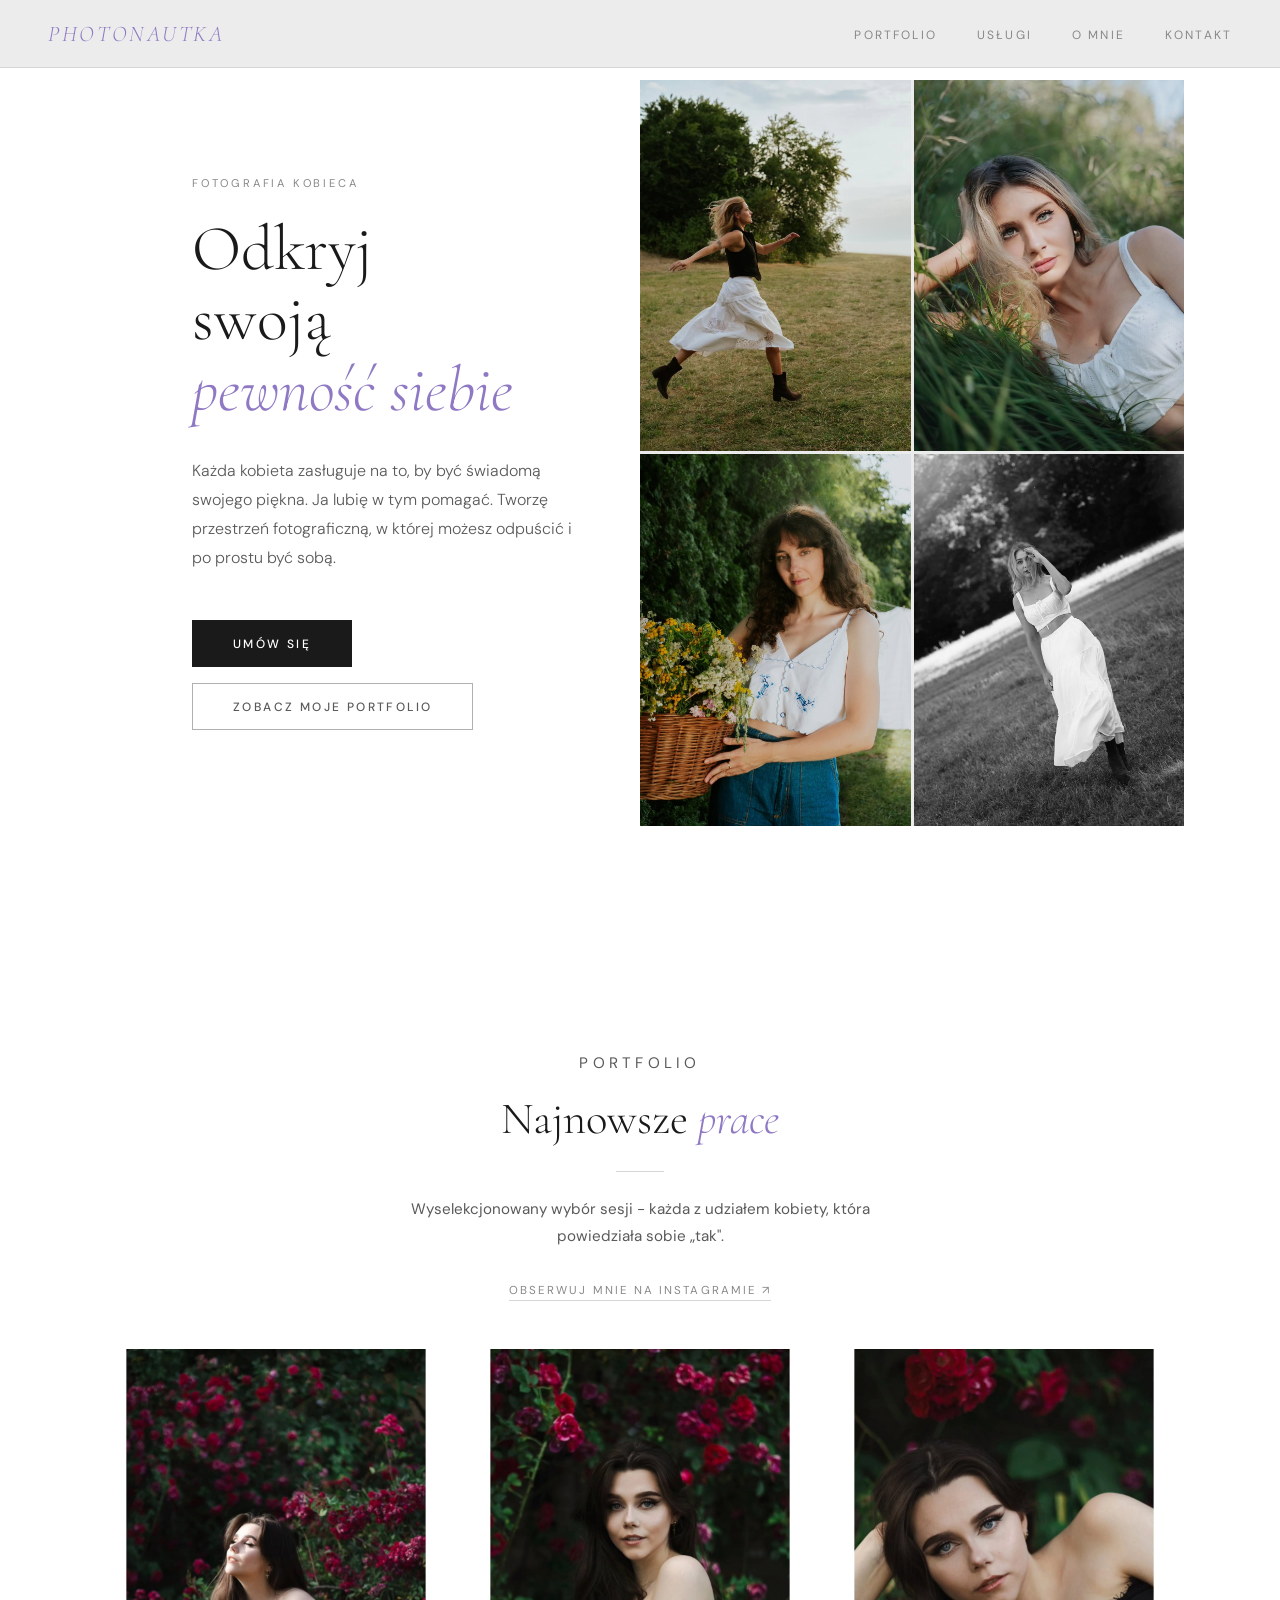
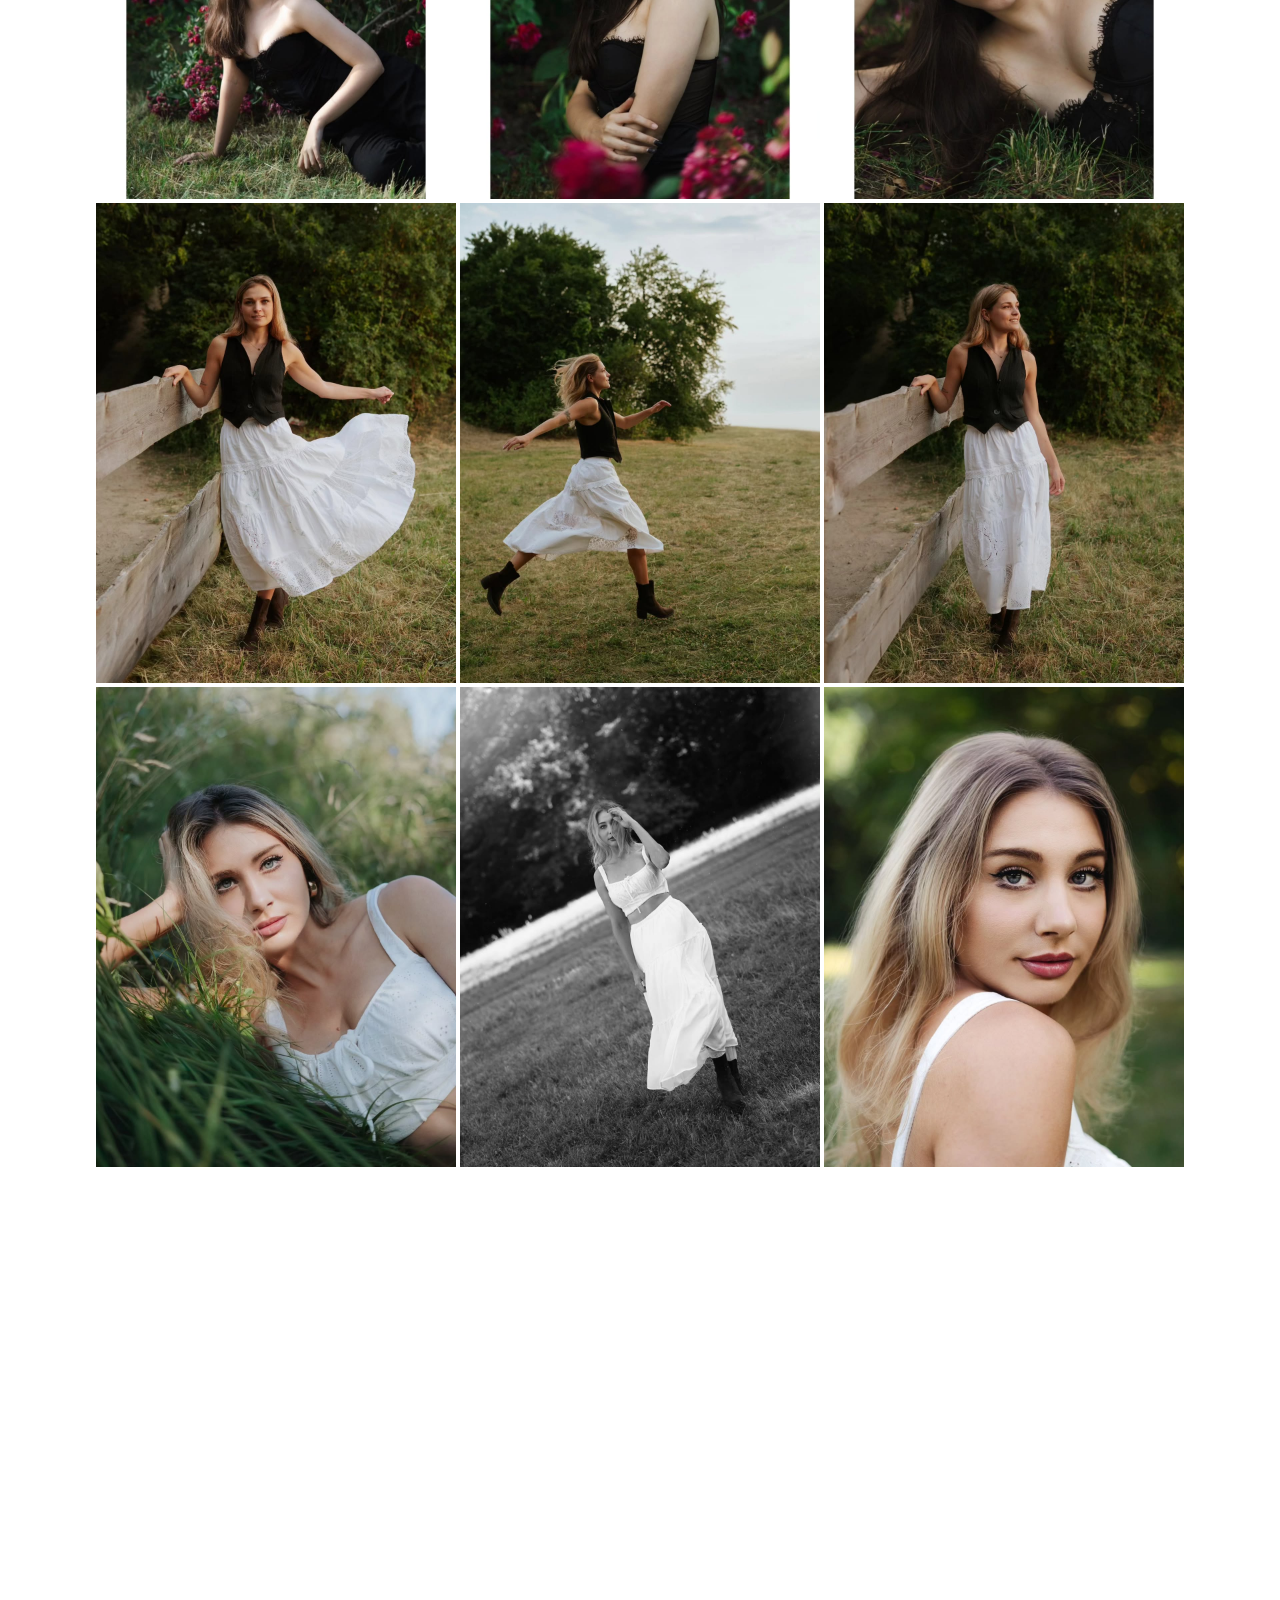
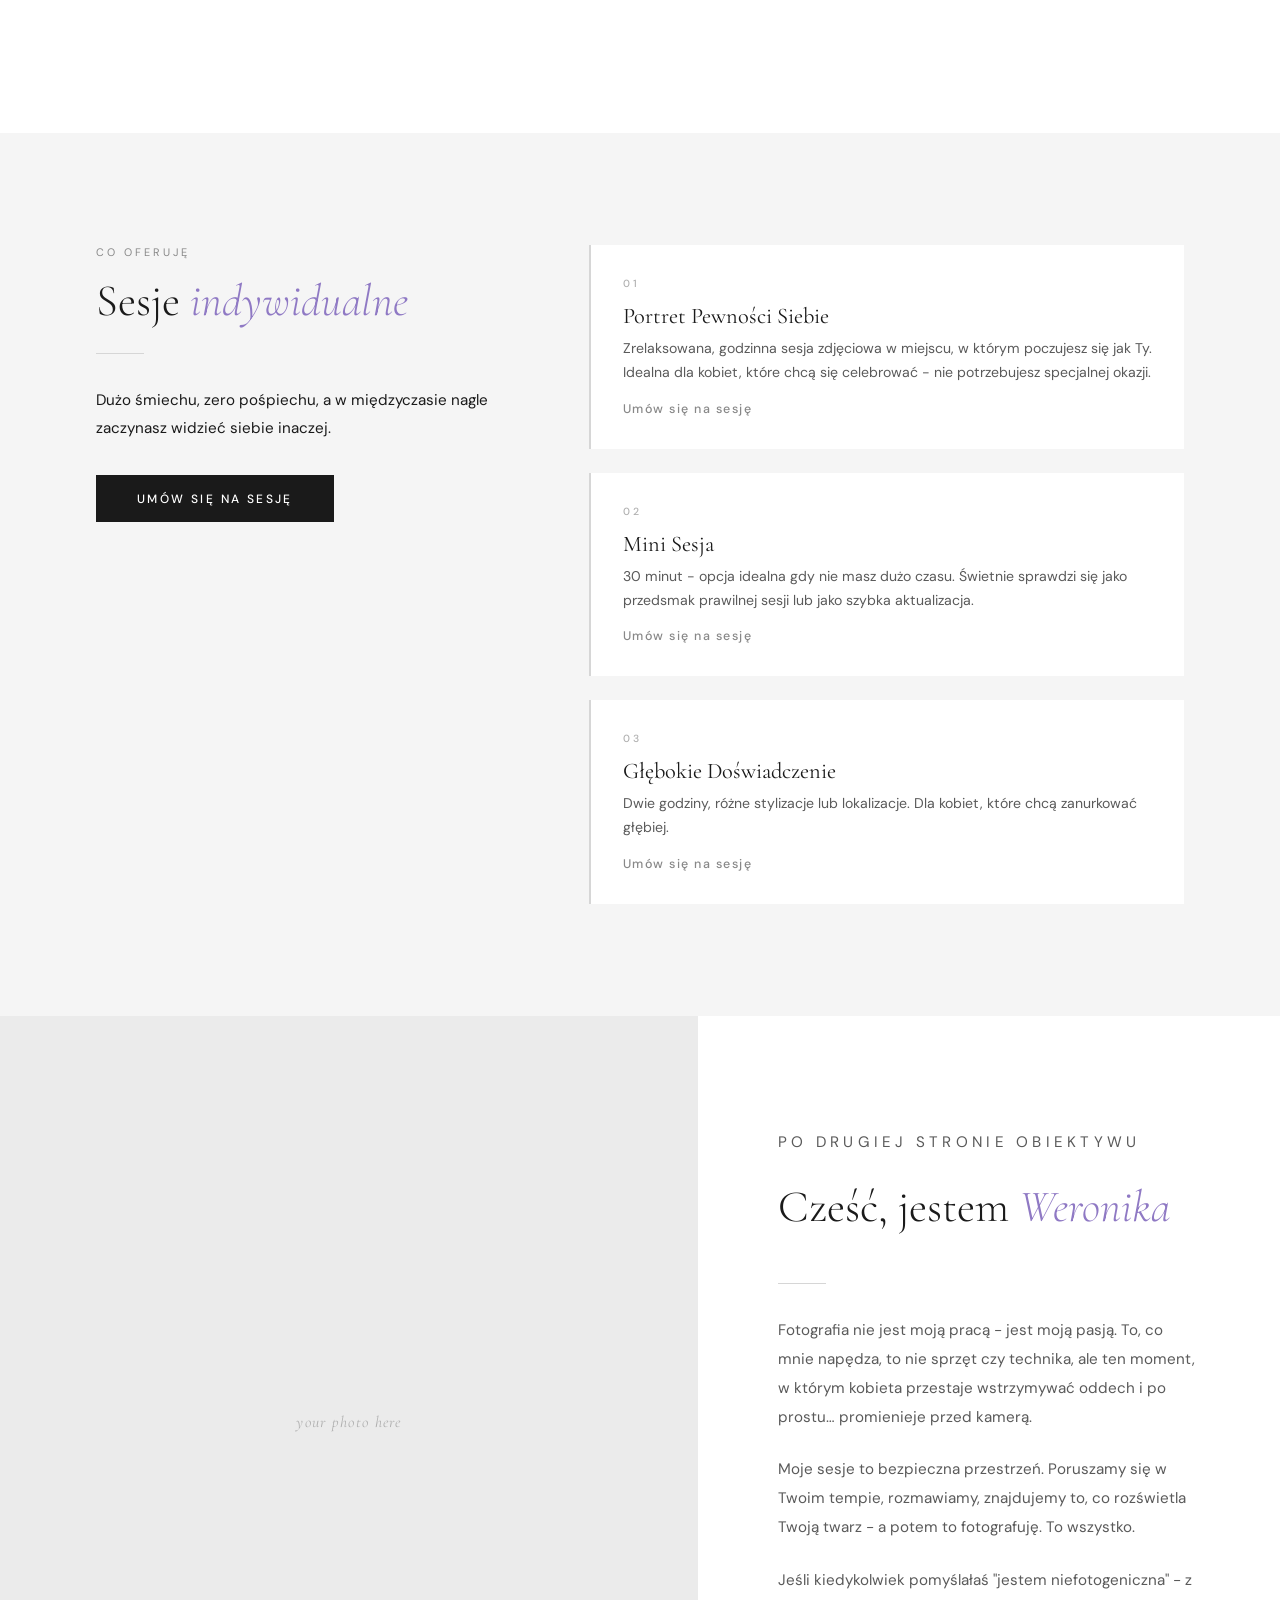
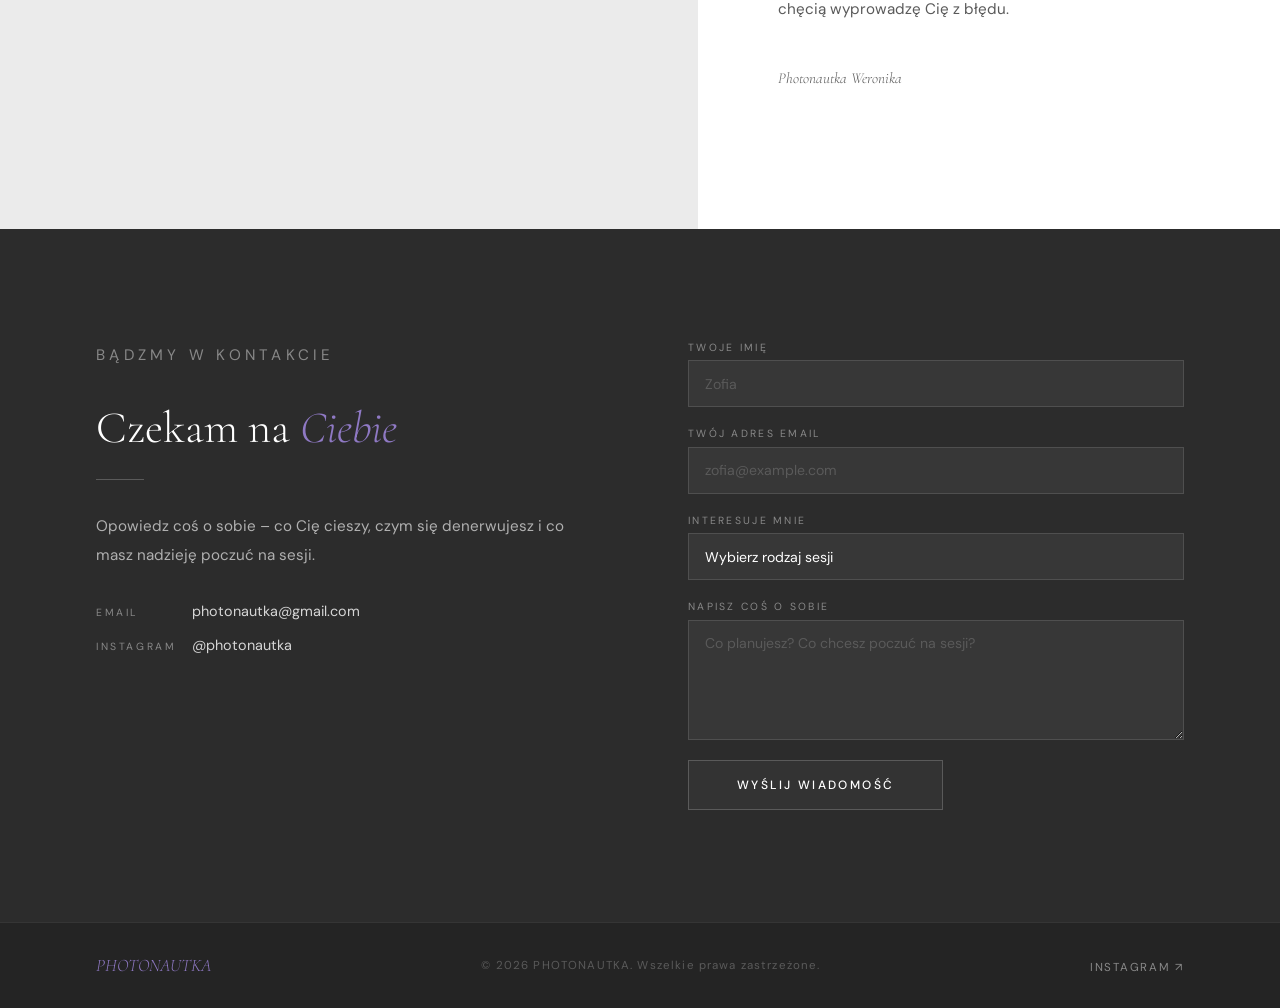
==== index.html @ 0f9db512 "Update index.html" ====
<!DOCTYPE html>
<html lang="en">
<head>
  <meta charset="UTF-8" />
  <meta name="viewport" content="width=device-width, initial-scale=1.0" />
  <title>PHOTONAUTKA — Fotografia Kobieca</title>
  <link rel="preconnect" href="https://fonts.googleapis.com" />
  <link rel="preconnect" href="https://fonts.gstatic.com" crossorigin />
  <link href="https://fonts.googleapis.com/css2?family=Cormorant+Garamond:ital,wght@0,300;0,400;0,500;1,300;1,400&family=DM+Sans:wght@300;400;500&display=swap" rel="stylesheet" />
  <link rel="stylesheet" href="style.css" />
  <link rel="icon" type="image/png" href="assets/favicon.png">
</head>
<body>

  <!-- NAV -->
  <nav>
    <a href="#" class="nav-logo">PHOTONAUTKA</a>
    <ul class="nav-links">
      <li><a href="#work">Portfolio</a></li>
      <li><a href="#services">Usługi</a></li>
      <li><a href="#about">O mnie</a></li>
      <li><a href="#contact">Kontakt</a></li>
    </ul>
  </nav>

  <!-- HERO -->
  <section class="hero">
    <div class="hero-left">
      <p class="hero-eyebrow">Fotografia Kobieca</p>
      <h1 class="hero-title">
        Odkryj<br />
        swoją<br />
        <em>pewność siebie</em>
      </h1>
      <p class="hero-sub">
        Każda kobieta zasługuje na to, by być świadomą swojego piękna. Ja lubię w tym pomagać. Tworzę przestrzeń fotograficzną, w której możesz odpuścić i po prostu być sobą.
      </p>
      <div class="hero-buttons">
        <a href="#contact" class="btn-primary">Umów się</a>
        <a href="#work" class="btn-outline">Zobacz moje portfolio</a>
      </div>
    </div>
    <div class="hero-right">
      <div class="hero-img-grid">
        <div class="hero-img-cell"><img src="assets/wg12.jpg" alt="Photonautka" /></div>
        <div class="hero-img-cell"><img src="assets/wg05.jpg" alt="Photonautka" /></div>
        <div class="hero-img-cell"><img src="assets/wg19.jpg" alt="Photonautka" /></div>
        <div class="hero-img-cell"><img src="assets/wg06.jpg" alt="Photonautka" /></div>
      </div>
    </div>
  </section>

  <!-- PHOTO GRID -->
  <section id="work">
    <div class="gallery-header reveal">
      <p class="section-eyebrow">Portfolio</p>
      <h2 class="section-title">Najnowsze <em>prace</em></h2>
      <div class="divider" style="margin: 1.5rem auto 1.5rem;"></div>
      <p>Wyselekcjonowany wybór sesji - każda z udziałem kobiety, która powiedziała sobie „tak".</p>
      <a href="https://instagram.com/photonautka" target="_blank" class="instagram-link" style="margin-top: 1rem;">Obserwuj mnie na instagramie ↗</a>
    </div>

    <div class="photo-grid">

      <div class="photo-grid-item reveal">
        <img src="assets/wg16.jpg" alt="Sesja fotograficzna" />
        <div class="photo-grid-overlay"><span>Zobacz</span></div>
      </div>

      <div class="photo-grid-item reveal">
        <img src="assets/wg17.jpg" alt="Sesja fotograficzna" />
        <div class="photo-grid-overlay"><span>Zobacz</span></div>
      </div>

      <div class="photo-grid-item reveal">
        <img src="assets/wg18.jpg" alt="Sesja fotograficzna" />
        <div class="photo-grid-overlay"><span>Zobacz</span></div>
      </div>

      <div class="photo-grid-item reveal">
        <img src="assets/wg11.jpg" alt="Sesja fotograficzna" />
        <div class="photo-grid-overlay"><span>Zobacz</span></div>
      </div>

      <div class="photo-grid-item reveal">
        <img src="assets/wg12.jpg" alt="Sesja fotograficzna" />
        <div class="photo-grid-overlay"><span>Zobacz</span></div>
      </div>

      <div class="photo-grid-item reveal">
        <img src="assets/wg13.jpg" alt="Sesja fotograficzna" />
        <div class="photo-grid-overlay"><span>Zobacz</span></div>
      </div>

      <div class="photo-grid-item reveal">
        <img src="assets/wg05.jpg" alt="Sesja fotograficzna" />
        <div class="photo-grid-overlay"><span>Zobacz</span></div>
      </div>

      <div class="photo-grid-item reveal">
        <img src="assets/wg06.jpg" alt="Sesja fotograficzna" />
        <div class="photo-grid-overlay"><span>Zobacz</span></div>
      </div>

      <div class="photo-grid-item reveal">
        <img src="assets/wg04.jpg" alt="Sesja fotograficzna" />
        <div class="photo-grid-overlay"><span>Zobacz</span></div>
      </div>

      <div class="photo-grid-item reveal">
        <img src="assets/wg19.jpg" alt="Sesja fotograficzna" />
        <div class="photo-grid-overlay"><span>Zobacz</span></div>
      </div>

      <div class="photo-grid-item reveal">
        <img src="assets/wg22.jpg" alt="Sesja fotograficzna" />
        <div class="photo-grid-overlay"><span>Zobacz</span></div>
      </div>

      <div class="photo-grid-item reveal">
        <img src="assets/wg21.jpg" alt="Sesja fotograficzna" />
        <div class="photo-grid-overlay"><span>Zobacz</span></div>
      </div>

    </div>
  </section>

  <!-- SERVICES -->
  <section id="services">
    <div class="services-layout">
      <div>
        <p class="section-eyebrow">Co oferuję</p>
        <h2 class="section-title">Sesje <em>indywidualne</em></h2>
        <div class="divider"></div>
        <p style="font-size: 0.95rem; color: var(--text-muted); line-height: 1.9; margin-bottom: 2rem;">
          Dużo śmiechu, zero pośpiechu, a w międzyczasie nagle zaczynasz widzieć siebie inaczej.
        </p>
        <a href="#contact" class="btn-primary">Umów się na sesję</a>
      </div>

      <div class="services-cards">
        <div class="service-card reveal">
          <p class="service-number">01</p>
          <h3 class="service-name">Portret Pewności Siebie</h3>
          <p class="service-desc">Zrelaksowana, godzinna sesja zdjęciowa w miejscu, w którym poczujesz się jak Ty. Idealna dla kobiet, które chcą się celebrować - nie potrzebujesz specjalnej okazji.</p>
          <p class="service-price">Umów się na sesję</p>
        </div>

        <div class="service-card reveal">
          <p class="service-number">02</p>
          <h3 class="service-name">Mini Sesja</h3>
          <p class="service-desc">30 minut - opcja idealna gdy nie masz dużo czasu. Świetnie sprawdzi się jako przedsmak prawilnej sesji lub jako szybka aktualizacja.</p>
          <p class="service-price">Umów się na sesję</p>
        </div>

        <div class="service-card reveal">
          <p class="service-number">03</p>
          <h3 class="service-name">Głębokie Doświadczenie</h3>
          <p class="service-desc">Dwie godziny, różne stylizacje lub lokalizacje. Dla kobiet, które chcą zanurkować głębiej.</p>
          <p class="service-price">Umów się na sesję</p>
        </div>
      </div>
    </div>
  </section>

  <!-- ABOUT -->
  <section id="about">
    <div class="about-image">
      <div class="about-image-placeholder">your photo here</div>
    </div>
    <div class="about-content reveal">
      <p class="section-eyebrow">Po drugiej stronie obiektywu</p>
      <h2 class="section-title">Cześć, jestem <em>Weronika</em></h2>
      <div class="divider"></div>
      <p>
        Fotografia nie jest moją pracą - jest moją pasją. To, co mnie napędza, to nie sprzęt czy technika, ale ten moment, w którym kobieta przestaje wstrzymywać oddech i po prostu… promienieje przed kamerą.
      </p>
      <p>
        Moje sesje to bezpieczna przestrzeń. Poruszamy się w Twoim tempie, rozmawiamy, znajdujemy to, co rozświetla Twoją twarz - a potem to fotografuję. To wszystko.
      </p>
      <p>
        Jeśli kiedykolwiek pomyślałaś "jestem niefotogeniczna" - z chęcią wyprowadzę Cię z błędu.
      </p>
      <p class="about-signature">Photonautka Weronika</p>
    </div>
  </section>

  <!-- CONTACT -->
  <section id="contact">
    <div class="contact-layout">
      <div class="contact-left reveal">
        <p class="section-eyebrow">Bądzmy w kontakcie</p>
        <h2 class="section-title">Czekam na <em>Ciebie</em></h2>
        <div class="divider"></div>
        <p>
          Opowiedz coś o sobie – co Cię cieszy, czym się denerwujesz i co masz nadzieję poczuć na sesji.
        </p>
        <div class="contact-detail">
          <span class="contact-detail-label">Email</span>
          <span class="contact-detail-value">photonautka@gmail.com</span>
        </div>
        <div class="contact-detail">
          <span class="contact-detail-label">Instagram</span>
          <span class="contact-detail-value">@photonautka</span>
        </div>
  
      </div>

      <!-- Simple mailto form — opens user's email client with pre-filled fields -->
      <form class="contact-form reveal" id="contact-form">
        <div class="form-group">
          <label for="name">Twoje imię</label>
          <input type="text" id="name" name="name" placeholder="Zofia" required />
        </div>
        <div class="form-group">
          <label for="email">Twój adres email</label>
          <input type="email" id="email" name="email" placeholder="zofia@example.com" required />
        </div>
        <div class="form-group">
          <label for="session">Interesuje mnie</label>
          <select id="session" name="session">
            <option value="">Wybierz rodzaj sesji</option>
            <option value="Portret Pewności Siebie">Portret Pewności Siebie</option>
            <option value="Mini Sesja">Mini Sesja</option>
            <option value="Głębokie Doświadczenie">Głębokie Doświadczenie</option>
            <option value="Nie wiem jeszcze">Nie wiem jeszcze - porozmawiajmy</option>
          </select>
        </div>
        <div class="form-group">
          <label for="message">Napisz coś o sobie</label>
          <textarea id="message" name="message" placeholder="Co planujesz? Co chcesz poczuć na sesji?"></textarea>
        </div>
        <button type="submit" class="btn-send">Wyślij wiadomość</button>
      </form>
    </div>
  </section>

  <!-- FOOTER -->
  <footer>
    <a href="#" class="footer-logo">PHOTONAUTKA</a>
    <p class="footer-copy">© 2026 PHOTONAUTKA. Wszelkie prawa zastrzeżone.</p>
    <div class="footer-social">
      <a href="https://instagram.com/photonautka" target="_blank">Instagram ↗</a>
    </div>
  </footer>

  <!-- LIGHTBOX -->
  <div class="lightbox" id="lightbox">
    <button class="lightbox-close" id="lightbox-close">✕</button>
    <img id="lightbox-img" src="" alt="" />
  </div>

  <script>
    // Scroll reveal
    const reveals = document.querySelectorAll('.reveal');
    const observer = new IntersectionObserver((entries) => {
      entries.forEach(e => {
        if (e.isIntersecting) {
          e.target.classList.add('visible');
          observer.unobserve(e.target);
        }
      });
    }, { threshold: 0.1 });
    reveals.forEach(el => observer.observe(el));

    // Stagger grid items
    document.querySelectorAll('.photo-grid-item.reveal').forEach((el, i) => {
      el.style.transitionDelay = (i * 0.06) + 's';
    });

    // Lightbox
    const lightbox = document.getElementById('lightbox');
    const lightboxImg = document.getElementById('lightbox-img');
    document.querySelectorAll('.photo-grid-item').forEach(item => {
      item.addEventListener('click', () => {
        const img = item.querySelector('img');
        if (img) {
          lightboxImg.src = img.src;
          lightboxImg.alt = img.alt;
          lightbox.classList.add('active');
        }
      });
    });
    document.getElementById('lightbox-close').addEventListener('click', () => {
      lightbox.classList.remove('active');
    });
    lightbox.addEventListener('click', e => {
      if (e.target === lightbox) lightbox.classList.remove('active');
    });

    // Contact form → mailto
    document.getElementById('contact-form').addEventListener('submit', function(e) {
      e.preventDefault();
      const name    = document.getElementById('name').value;
      const email   = document.getElementById('email').value;
      const session = document.getElementById('session').value;
      const message = document.getElementById('message').value;

      const subject = encodeURIComponent('Zapytanie o sesję – ' + (session || 'ogólne'));
      const body    = encodeURIComponent(
        'Imię: ' + name + '\n' +
        'Email: ' + email + '\n' +
        'Rodzaj sesji: ' + (session || 'nie wybrano') + '\n\n' +
        message
      );

      window.location.href = 'mailto:photonautka@gmail.com?subject=' + subject + '&body=' + body;
    });
  </script>
</body>
</html>
---- style.css ----
:root {
  --white:       #ffffff;
  --grey-50:     #f5f5f5;
  --grey-100:    #ebebeb;
  --grey-200:    #d6d6d6;
  --grey-300:    #b0b0b0;
  --grey-400:    #888888;
  --grey-500:    #5a5a5a;
  --grey-700:    #333333;
  --black:       #1a1a1a;
  --logo-mauve:  #8f79c4;
  --hover-rose:  #b03060;
  --hover-rose-dark: #8c2050;
}

*, *::before, *::after { box-sizing: border-box; margin: 0; padding: 0; }
html { scroll-behavior: smooth; }

body {
  font-family: 'DM Sans', sans-serif;
  background-color: var(--white);
  color: var(--black);
  overflow-x: hidden;
}

/* ── NAV ── */
nav {
  position: fixed;
  top: 0; left: 0; right: 0;
  z-index: 100;
  padding: 1.25rem 3rem;
  display: flex;
  align-items: center;
  justify-content: space-between;
  background: rgba(235, 235, 235, 0.94);
  backdrop-filter: blur(12px);
  border-bottom: 1px solid var(--grey-200);
}

.nav-logo {
  font-family: 'Cormorant Garamond', serif;
  font-size: 1.4rem;
  font-weight: 300;
  letter-spacing: 0.12em;
  color: var(--logo-mauve);
  text-decoration: none;
  font-style: italic;
}

.nav-links {
  display: flex;
  gap: 2.5rem;
  list-style: none;
}

.nav-links a {
  font-size: 0.75rem;
  font-weight: 400;
  letter-spacing: 0.18em;
  text-transform: uppercase;
  color: var(--grey-400);
  text-decoration: none;
  transition: color 0.3s ease;
}

.nav-links a:hover { color: var(--hover-rose); }

/* ── HERO ── */
.hero {
  min-height: 100vh;
  display: grid;
  grid-template-columns: 1fr 1fr;
  padding-top: 5rem;
}

.hero-left {
  display: flex;
  flex-direction: column;
  justify-content: center;
  padding: 6rem 4rem 6rem 6rem;
}

.hero-eyebrow {
  font-size: 0.7rem;
  letter-spacing: 0.25em;
  text-transform: uppercase;
  color: var(--grey-400);
  margin-bottom: 1.5rem;
}

.hero-title {
  font-family: 'Cormorant Garamond', serif;
  font-size: clamp(3rem, 5vw, 5.5rem);
  font-weight: 300;
  line-height: 1.1;
  color: var(--black);
  margin-bottom: 2rem;
}

.hero-title em {
  font-style: italic;
  color: var(--logo-mauve);
}

.hero-sub {
  font-size: 1rem;
  font-weight: 300;
  color: var(--grey-500);
  line-height: 1.8;
  max-width: 400px;
  margin-bottom: 3rem;
}

.btn-primary {
  display: inline-block;
  padding: 0.9rem 2.5rem;
  background: var(--black);
  color: var(--white);
  font-size: 0.75rem;
  font-weight: 500;
  letter-spacing: 0.2em;
  text-transform: uppercase;
  text-decoration: none;
  border: 1px solid var(--black);
  cursor: pointer;
  transition: background 0.3s ease, border-color 0.3s ease, color 0.3s ease;
}

.btn-primary:hover {
  background: var(--hover-rose);
  border-color: var(--hover-rose);
  color: var(--white);
}

.btn-outline {
  display: inline-block;
  padding: 0.9rem 2.5rem;
  background: transparent;
  color: var(--grey-500);
  font-size: 0.75rem;
  font-weight: 500;
  letter-spacing: 0.2em;
  text-transform: uppercase;
  text-decoration: none;
  border: 1px solid var(--grey-300);
  cursor: pointer;
  transition: all 0.3s ease;
}

.btn-outline:hover {
  color: var(--hover-rose);
  border-color: var(--hover-rose);
}

.hero-buttons { display: flex; gap: 1rem; flex-wrap: wrap; }

.hero-right {
  position: relative;
  overflow: hidden;
  background: var(--grey-100);
}

.hero-img-grid {
  display: grid;
  grid-template-columns: 1fr 1fr;
  grid-template-rows: 1fr 1fr;
  height: 100%;
  gap: 3px;
}

.hero-img-cell {
  position: relative;
  overflow: hidden;
  background: var(--grey-100);
}

.hero-img-cell img {
  width: 100%;
  height: 100%;
  object-fit: cover;
  display: block;
  transition: transform 0.6s ease;
}

.hero-img-cell:hover img { transform: scale(1.04); }

.placeholder-label {
  position: absolute;
  inset: 0;
  display: flex;
  align-items: center;
  justify-content: center;
  font-family: 'Cormorant Garamond', serif;
  font-style: italic;
  font-size: 0.9rem;
  color: var(--grey-300);
  letter-spacing: 0.08em;
}

/* ── SECTION SHARED ── */
section { padding: 7rem 6rem; }

.section-eyebrow {
  font-size: 0.68rem;
  letter-spacing: 0.28em;
  text-transform: uppercase;
  color: var(--grey-400);
  margin-bottom: 1rem;
}

.section-title {
  font-family: 'Cormorant Garamond', serif;
  font-size: clamp(2.2rem, 3.5vw, 3.5rem);
  font-weight: 300;
  line-height: 1.2;
  color: var(--black);
  margin-bottom: 1.5rem;
}

.section-title em {
  font-style: italic;
  color: var(--logo-mauve);
}

.divider {
  width: 3rem;
  height: 1px;
  background: var(--grey-200);
  margin: 1.5rem 0 2rem;
}

/* ── GALLERY ── */
#work { background: var(--white); }

.gallery-header {
  text-align: center;
  margin-bottom: 3rem;
}

.gallery-header p {
  font-size: 0.95rem;
  color: var(--grey-500);
  line-height: 1.8;
  max-width: 480px;
  margin: 0 auto 1rem;
}

.instagram-link {
  display: inline-block;
  font-size: 0.72rem;
  letter-spacing: 0.18em;
  text-transform: uppercase;
  color: var(--grey-400);
  text-decoration: none;
  border-bottom: 1px solid var(--grey-200);
  padding-bottom: 2px;
  transition: color 0.3s ease, border-color 0.3s ease;
}

.instagram-link:hover {
  color: var(--hover-rose);
  border-color: var(--hover-rose);
}

/* ── 3-COLUMN PHOTO GRID ── */
.photo-grid {
  display: grid;
  grid-template-columns: repeat(3, 1fr);
  gap: 4px;
}

.photo-grid-item {
  position: relative;
  overflow: hidden;
  background: var(--grey-50);
  cursor: pointer;
}

.photo-grid-item img {
  width: 100%;
  height: auto;
  display: block;
  transition: transform 0.5s ease;
}

.photo-grid-item:hover img { transform: scale(1.03); }

.photo-grid-overlay {
  position: absolute;
  inset: 0;
  background: rgba(26, 26, 26, 0);
  display: flex;
  align-items: center;
  justify-content: center;
  transition: background 0.4s ease;
}

.photo-grid-item:hover .photo-grid-overlay {
  background: rgba(26, 26, 26, 0.35);
}

.photo-grid-overlay span {
  font-family: 'Cormorant Garamond', serif;
  font-style: italic;
  font-size: 1.1rem;
  color: var(--white);
  opacity: 0;
  letter-spacing: 0.1em;
  transition: opacity 0.4s ease;
}

.photo-grid-item:hover .photo-grid-overlay span { opacity: 1; }

.photo-placeholder {
  width: 100%;
  height: 100%;
  display: flex;
  align-items: center;
  justify-content: center;
  font-family: 'Cormorant Garamond', serif;
  font-style: italic;
  font-size: 0.85rem;
  color: var(--grey-300);
  letter-spacing: 0.06em;
  min-height: 180px;
}

/* ── SERVICES ── */
#services { background: var(--grey-50); }

.services-layout {
  display: grid;
  grid-template-columns: 1fr 1.5fr;
  gap: 6rem;
  align-items: start;
}

.services-cards {
  display: flex;
  flex-direction: column;
  gap: 1.5rem;
}

.service-card {
  background: var(--white);
  padding: 2rem;
  border-left: 2px solid var(--grey-200);
  transition: border-color 0.3s ease, transform 0.3s ease;
}

.service-card:hover {
  border-color: var(--hover-rose);
  transform: translateX(4px);
}

.service-number {
  font-size: 0.65rem;
  letter-spacing: 0.3em;
  color: var(--grey-300);
  margin-bottom: 0.75rem;
  font-weight: 500;
}

.service-name {
  font-family: 'Cormorant Garamond', serif;
  font-size: 1.4rem;
  font-weight: 400;
  color: var(--black);
  margin-bottom: 0.5rem;
}

.service-desc {
  font-size: 0.88rem;
  color: var(--grey-500);
  line-height: 1.7;
}

.service-price {
  margin-top: 1rem;
  font-size: 0.78rem;
  font-weight: 500;
  letter-spacing: 0.12em;
  color: var(--grey-400);
}

/* ── ABOUT ── */
#about {
  display: grid;
  grid-template-columns: 1.2fr 1fr;
  padding: 0;
}

.about-image {
  position: relative;
  min-height: 600px;
  background: var(--grey-100);
  overflow: hidden;
}

.about-image img {
  width: 100%;
  height: 100%;
  object-fit: cover;
  display: block;
}

.about-image-placeholder {
  width: 100%;
  height: 100%;
  display: flex;
  align-items: center;
  justify-content: center;
  font-family: 'Cormorant Garamond', serif;
  font-style: italic;
  color: var(--grey-300);
  font-size: 1rem;
  letter-spacing: 0.08em;
  min-height: 600px;
}

.about-content {
  display: flex;
  flex-direction: column;
  justify-content: center;
  padding: 7rem 5rem;
  background: var(--white);
}

.about-content p {
  font-size: 0.95rem;
  color: var(--grey-500);
  line-height: 1.9;
  margin-bottom: 1.5rem;
}

.about-signature {
  font-family: 'Cormorant Garamond', serif;
  font-size: 1.8rem;
  font-style: italic;
  font-weight: 300;
  color: var(--logo-mauve);
  margin-top: 1rem;
}

/* ── CONTACT ── */
#contact { background: #2c2c2c; color: var(--grey-200); }

#contact .section-eyebrow { color: var(--grey-400); }
#contact .section-title { color: var(--white); }
#contact .section-title em { color: var(--logo-mauve); }
#contact .divider { background: var(--grey-500); }

.contact-layout {
  display: grid;
  grid-template-columns: 1fr 1fr;
  gap: 6rem;
}

.contact-left p {
  font-size: 0.95rem;
  color: var(--grey-300);
  line-height: 1.9;
  margin-bottom: 2rem;
}

.contact-detail {
  display: flex;
  align-items: baseline;
  gap: 1rem;
  margin-bottom: 1rem;
}

.contact-detail-label {
  font-size: 0.65rem;
  letter-spacing: 0.25em;
  text-transform: uppercase;
  color: var(--grey-400);
  min-width: 80px;
}

.contact-detail-value {
  font-size: 0.9rem;
  color: var(--grey-200);
}

.contact-form {
  display: flex;
  flex-direction: column;
  gap: 1.25rem;
}

.form-group {
  display: flex;
  flex-direction: column;
  gap: 0.4rem;
}

.form-group label {
  font-size: 0.65rem;
  letter-spacing: 0.22em;
  text-transform: uppercase;
  color: var(--grey-400);
}

.form-group input,
.form-group textarea,
.form-group select {
  background: rgba(255, 255, 255, 0.05);
  border: 1px solid rgba(255, 255, 255, 0.12);
  color: var(--white);
  padding: 0.85rem 1rem;
  font-family: 'DM Sans', sans-serif;
  font-size: 0.88rem;
  outline: none;
  transition: border-color 0.3s ease;
}

.form-group input::placeholder,
.form-group textarea::placeholder { color: var(--grey-500); }

.form-group input:focus,
.form-group textarea:focus,
.form-group select:focus { border-color: var(--grey-300); }

.form-group textarea { resize: vertical; min-height: 120px; }
.form-group select { appearance: none; cursor: pointer; }
.form-group select option { background: #2c2c2c; }

.btn-send {
  padding: 1rem 3rem;
  background: var(--grey-700);
  color: var(--white);
  font-family: 'DM Sans', sans-serif;
  font-size: 0.75rem;
  font-weight: 500;
  letter-spacing: 0.2em;
  text-transform: uppercase;
  border: 1px solid var(--grey-500);
  cursor: pointer;
  transition: background 0.3s ease, border-color 0.3s ease;
  align-self: flex-start;
}

.btn-send:hover {
  background: var(--hover-rose);
  border-color: var(--hover-rose);
}

/* ── FOOTER ── */
footer {
  background: #242424;
  border-top: 1px solid rgba(255, 255, 255, 0.08);
  padding: 2rem 6rem;
  display: flex;
  align-items: center;
  justify-content: space-between;
}

.footer-logo {
  font-family: 'Cormorant Garamond', serif;
  font-size: 1.1rem;
  font-weight: 300;
  font-style: italic;
  color: var(--logo-mauve);
  text-decoration: none;
}

.footer-copy {
  font-size: 0.72rem;
  color: var(--grey-500);
  letter-spacing: 0.1em;
}

.footer-social a {
  font-size: 0.72rem;
  letter-spacing: 0.15em;
  text-transform: uppercase;
  color: var(--grey-400);
  text-decoration: none;
  transition: color 0.3s ease;
}

.footer-social a:hover { color: var(--hover-rose); }

/* ── LIGHTBOX ── */
.lightbox {
  display: none;
  position: fixed;
  inset: 0;
  background: rgba(26, 26, 26, 0.95);
  z-index: 999;
  align-items: center;
  justify-content: center;
}

.lightbox.active { display: flex; }

.lightbox img {
  max-width: 85vw;
  max-height: 85vh;
  object-fit: contain;
}

.lightbox-close {
  position: fixed;
  top: 2rem;
  right: 2rem;
  font-size: 1.5rem;
  color: var(--grey-300);
  cursor: pointer;
  background: none;
  border: none;
  font-family: 'DM Sans', sans-serif;
  transition: color 0.3s ease;
}

.lightbox-close:hover { color: var(--hover-rose); }

/* ── SCROLL REVEAL ── */
.reveal {
  opacity: 0;
  transform: translateY(28px);
  transition: opacity 0.7s ease, transform 0.7s ease;
}

.reveal.visible {
  opacity: 1;
  transform: translateY(0);
}

/* ── MOBILE ── */
@media (max-width: 900px) {
  nav { padding: 1.25rem 1.5rem; }
  .nav-links { gap: 1.5rem; }

  .hero { grid-template-columns: 1fr; }
  .hero-left { padding: 6rem 2rem 3rem; }
  .hero-right { min-height: 50vw; }

  section { padding: 5rem 2rem; }

  .photo-grid { grid-template-columns: repeat(3, 1fr); gap: 3px; }

  .services-layout { grid-template-columns: 1fr; gap: 3rem; }

  #about { grid-template-columns: 1fr; }
  .about-image { min-height: 300px; }
  .about-content { padding: 4rem 2rem; }

  .contact-layout { grid-template-columns: 1fr; gap: 3rem; }

  footer { flex-direction: column; gap: 1rem; text-align: center; padding: 2rem; }
}
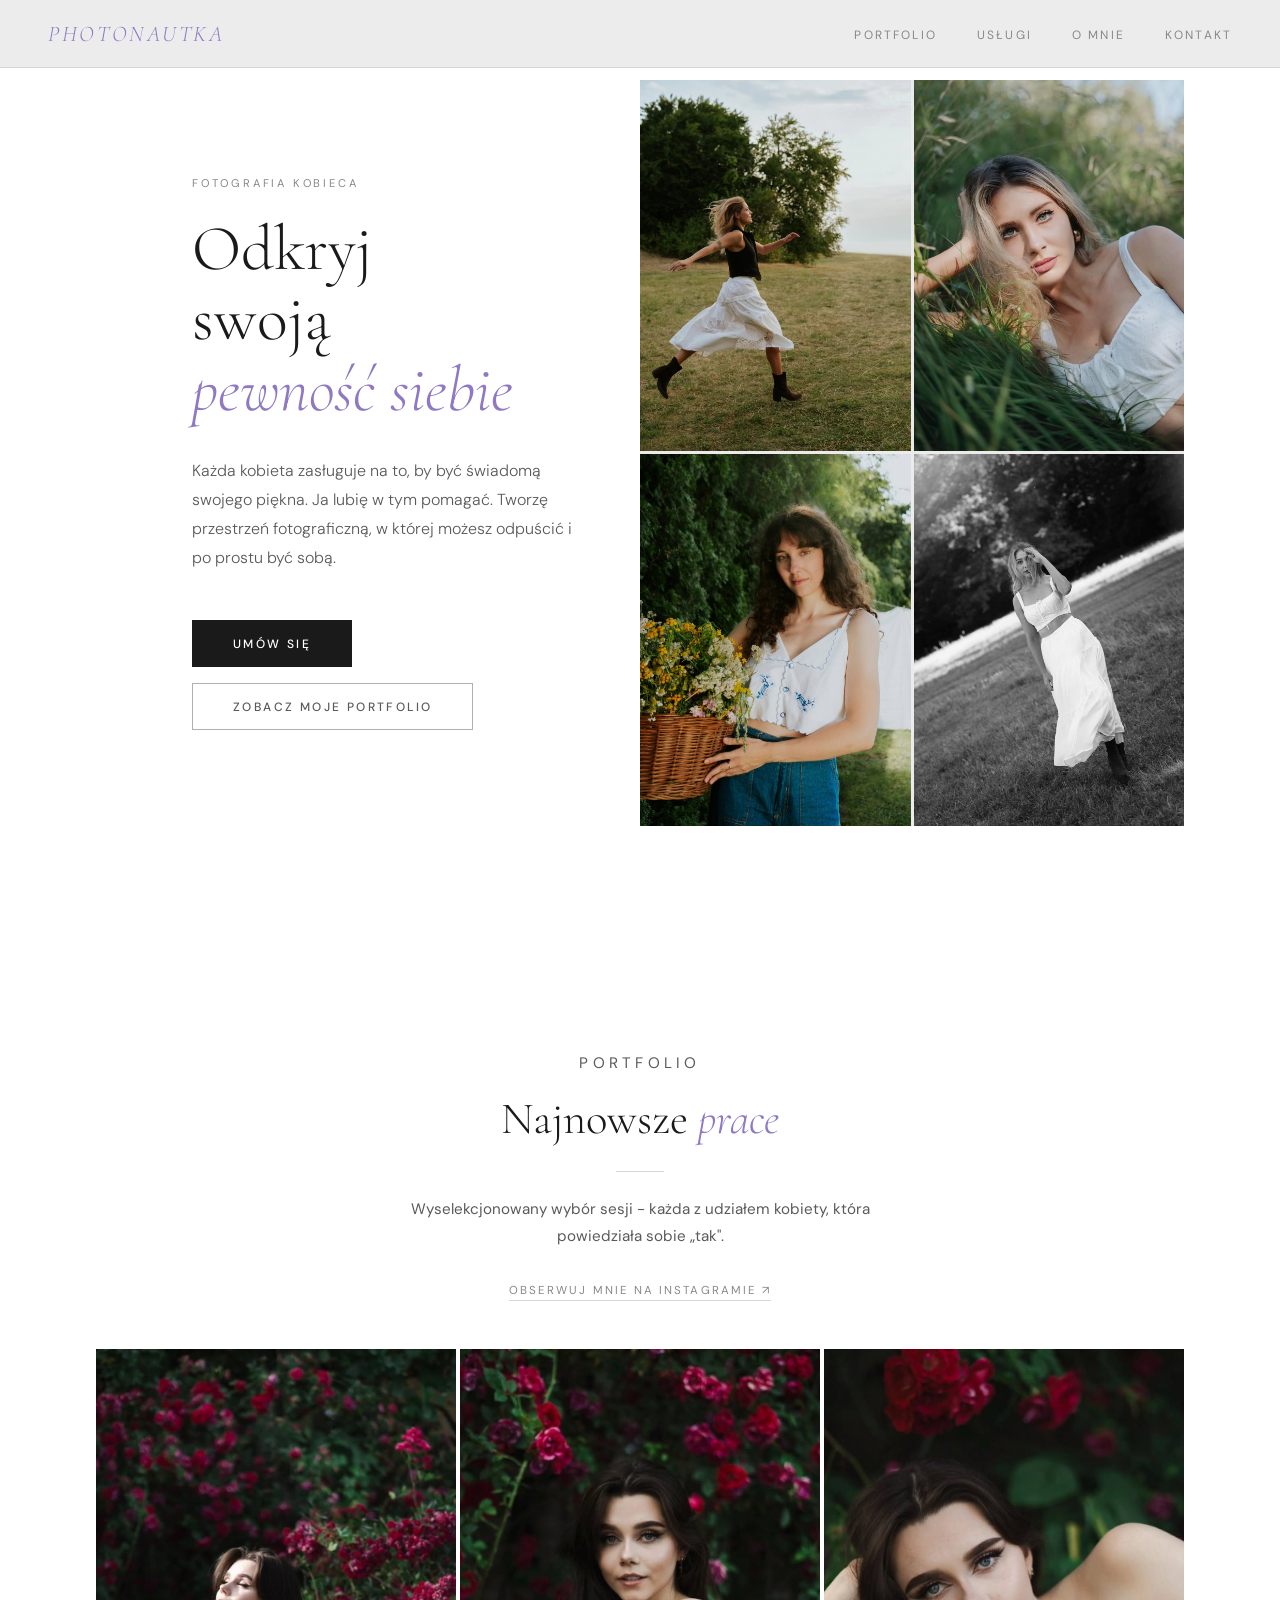
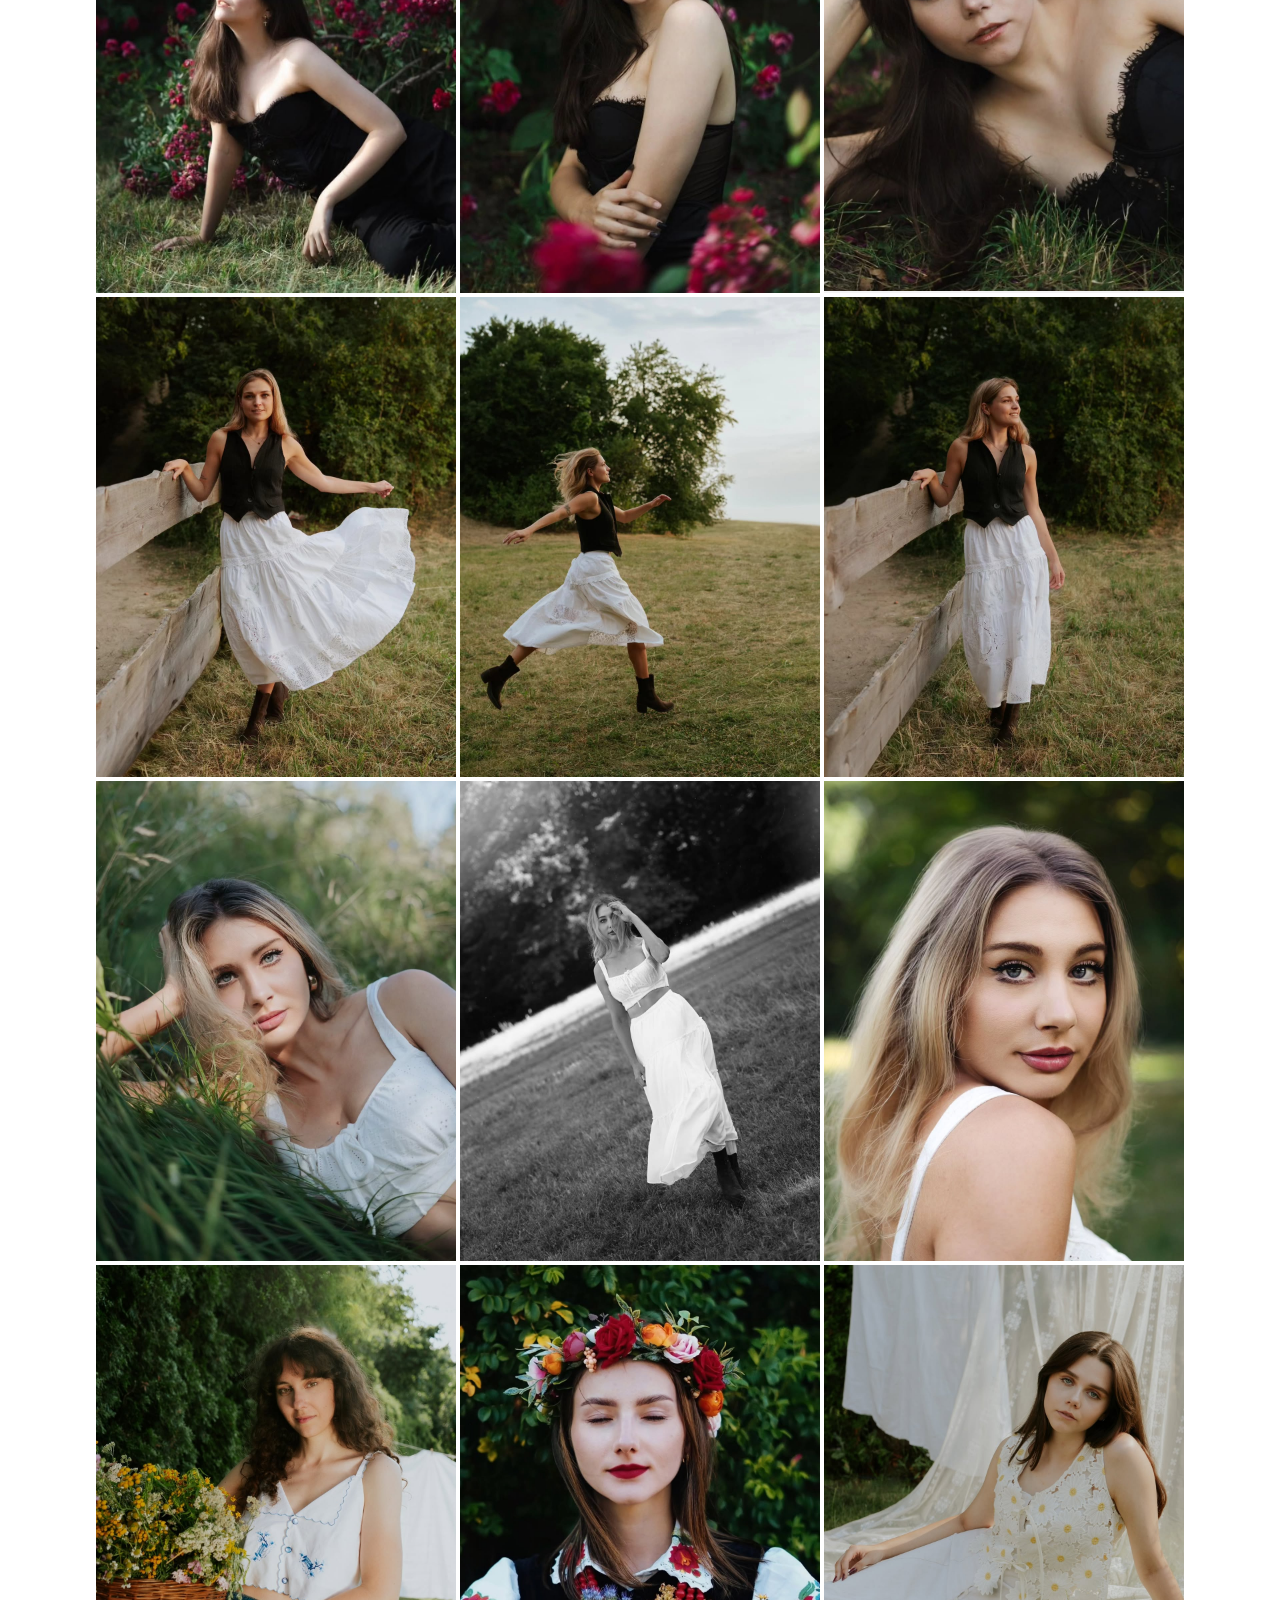
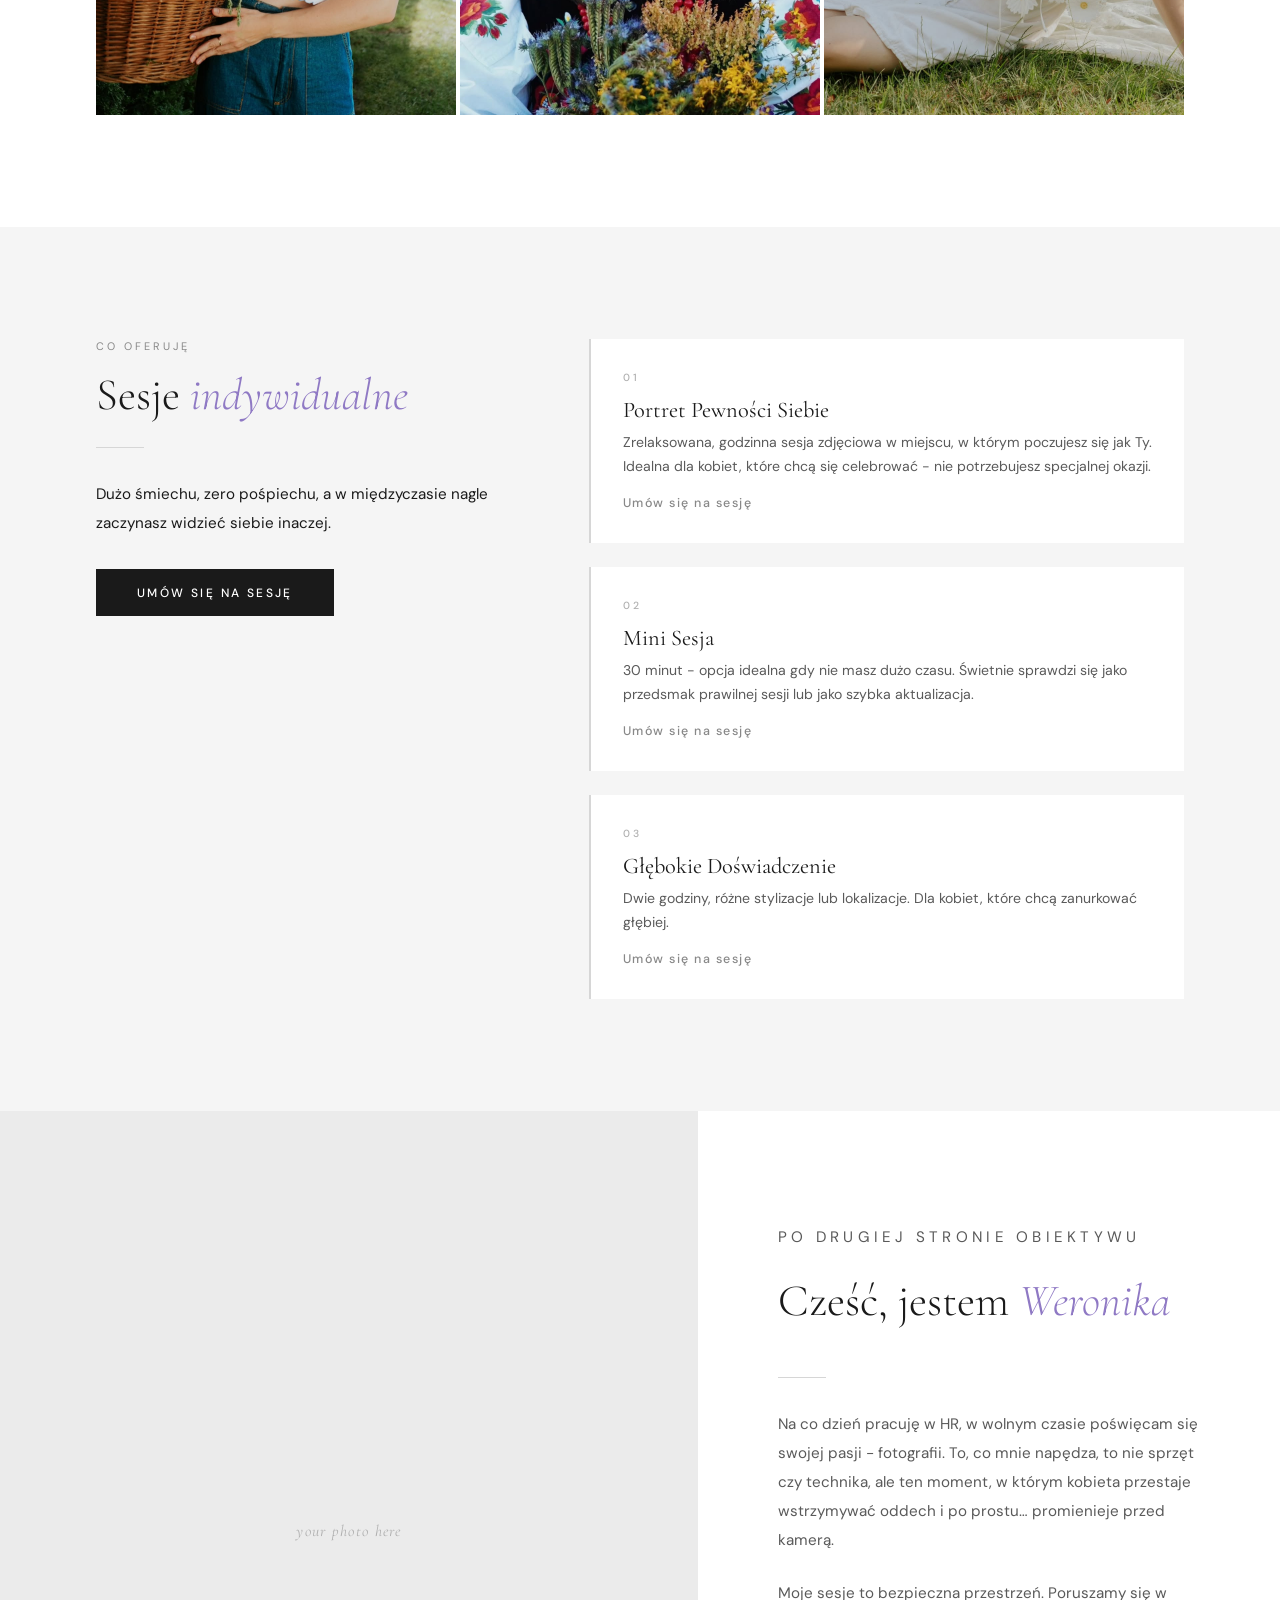
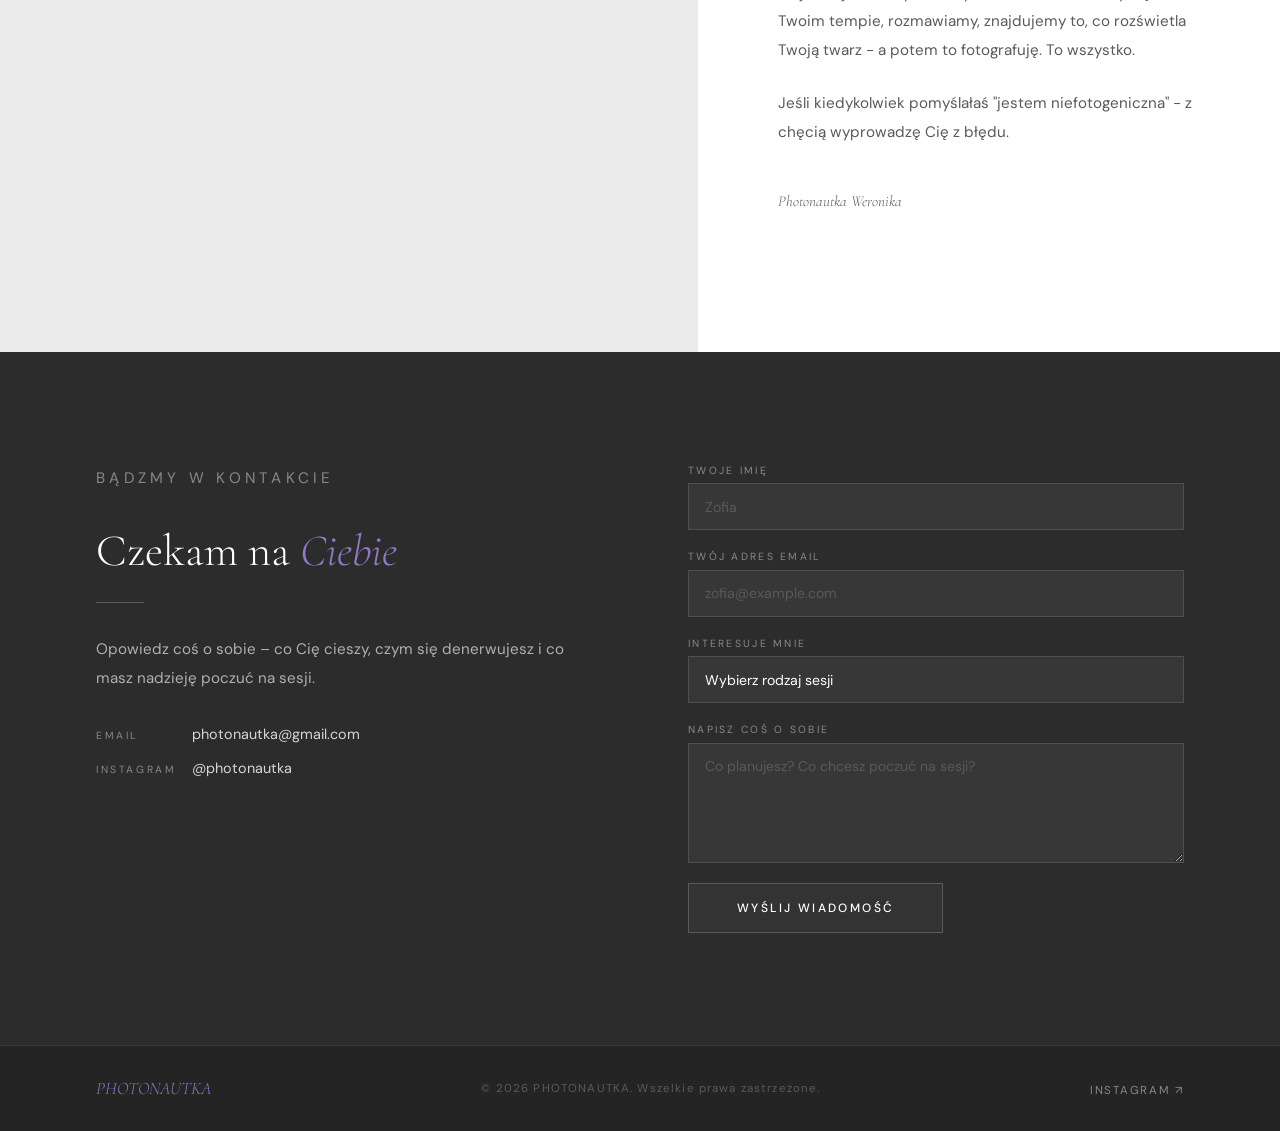
==== commit b01a5e0c: "Update index.html" ====
--- a/index.html
+++ b/index.html
@@ -173,7 +173,7 @@
       <h2 class="section-title">Cześć, jestem <em>Weronika</em></h2>
       <div class="divider"></div>
       <p>
-        Fotografia nie jest moją pracą - jest moją pasją. To, co mnie napędza, to nie sprzęt czy technika, ale ten moment, w którym kobieta przestaje wstrzymywać oddech i po prostu… promienieje przed kamerą.
+        Na co dzień pracuję w HR, w wolnym czasie poświęcam się swojej pasji - fotografii. To, co mnie napędza, to nie sprzęt czy technika, ale ten moment, w którym kobieta przestaje wstrzymywać oddech i po prostu… promienieje przed kamerą.
       </p>
       <p>
         Moje sesje to bezpieczna przestrzeń. Poruszamy się w Twoim tempie, rozmawiamy, znajdujemy to, co rozświetla Twoją twarz - a potem to fotografuję. To wszystko.
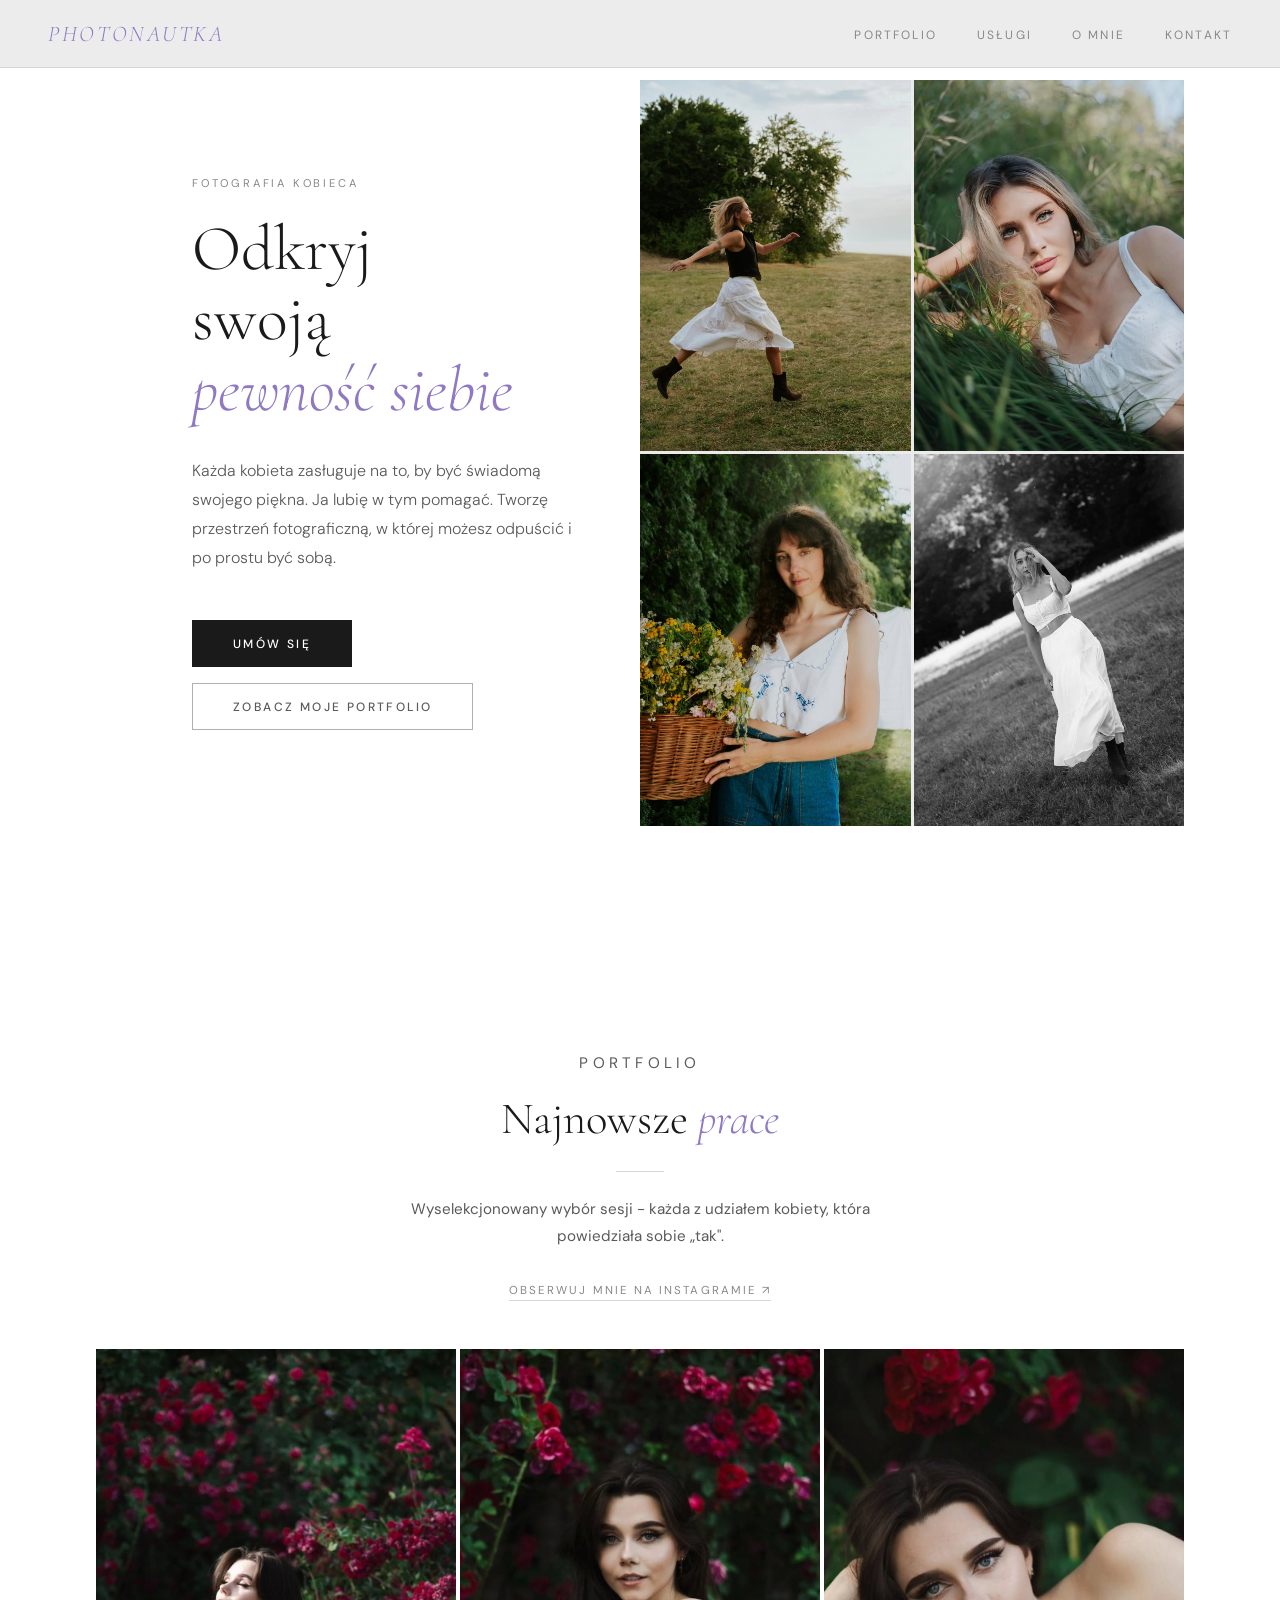
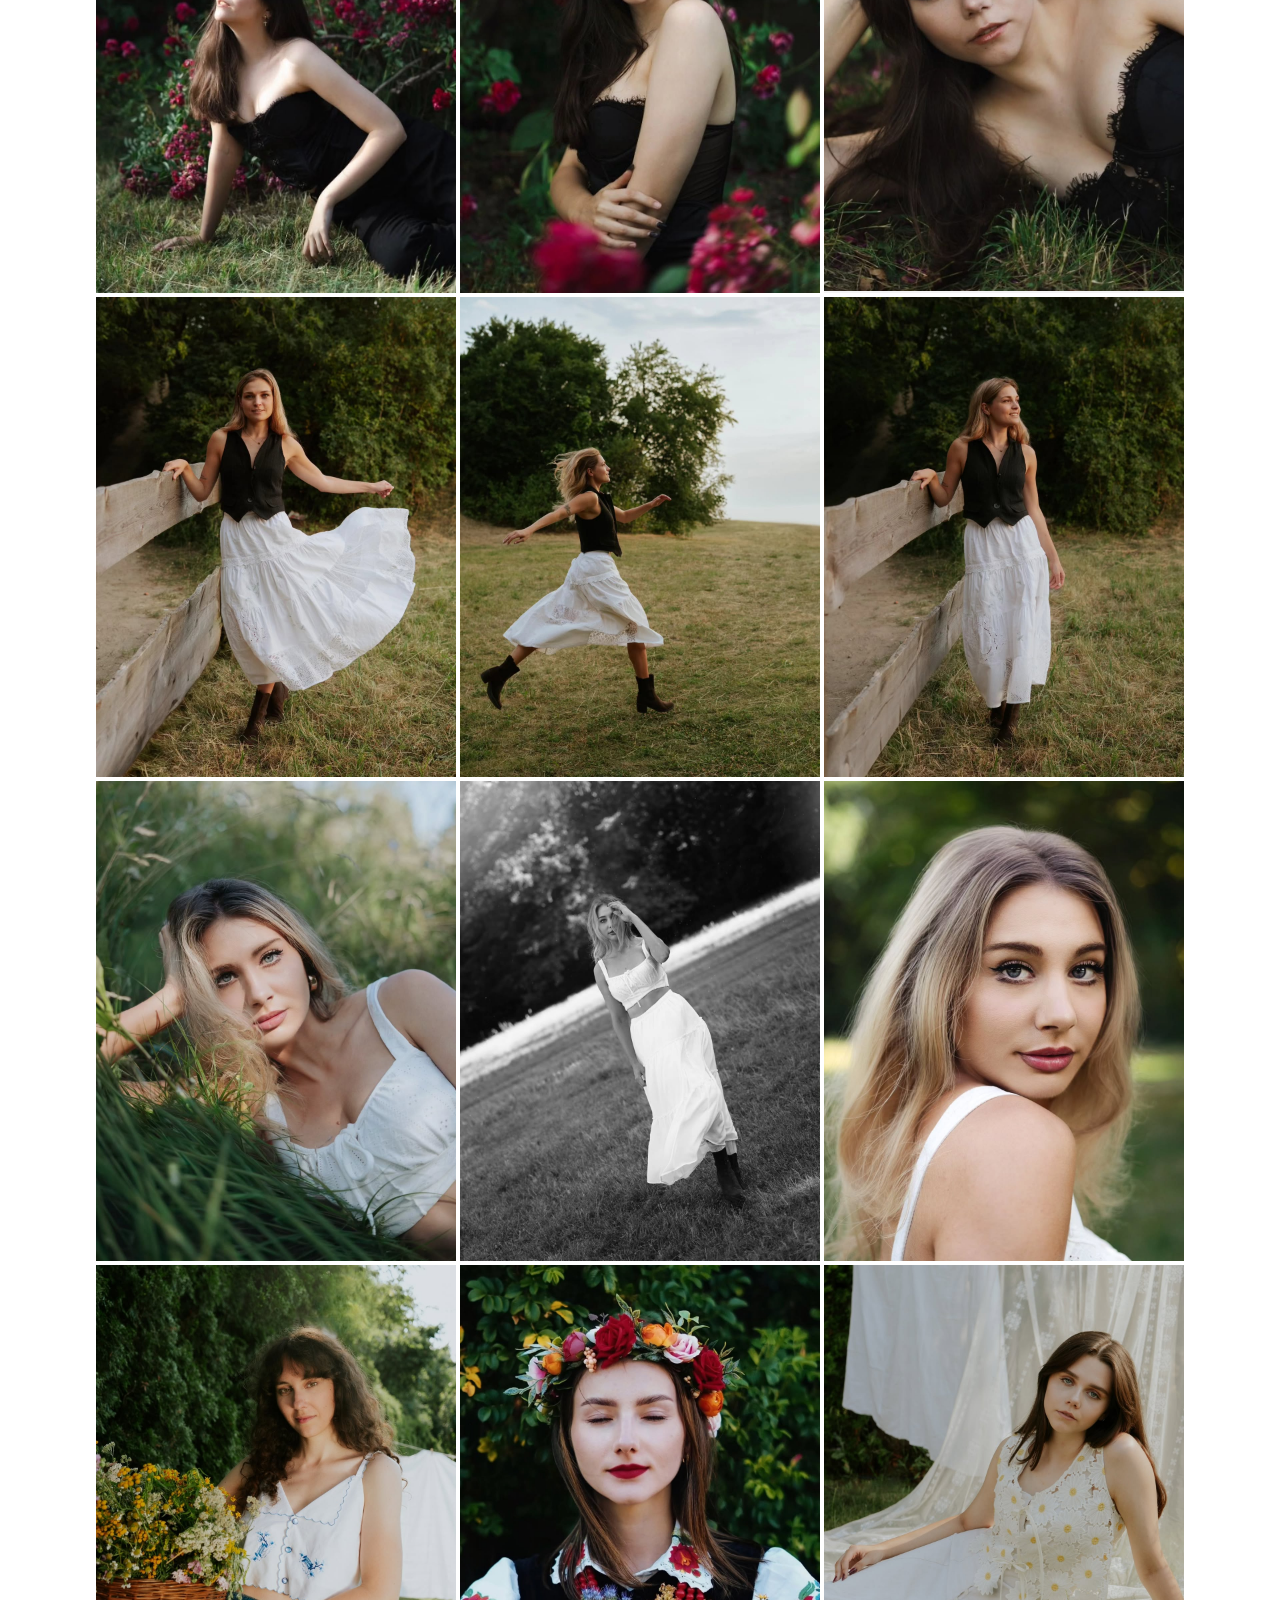
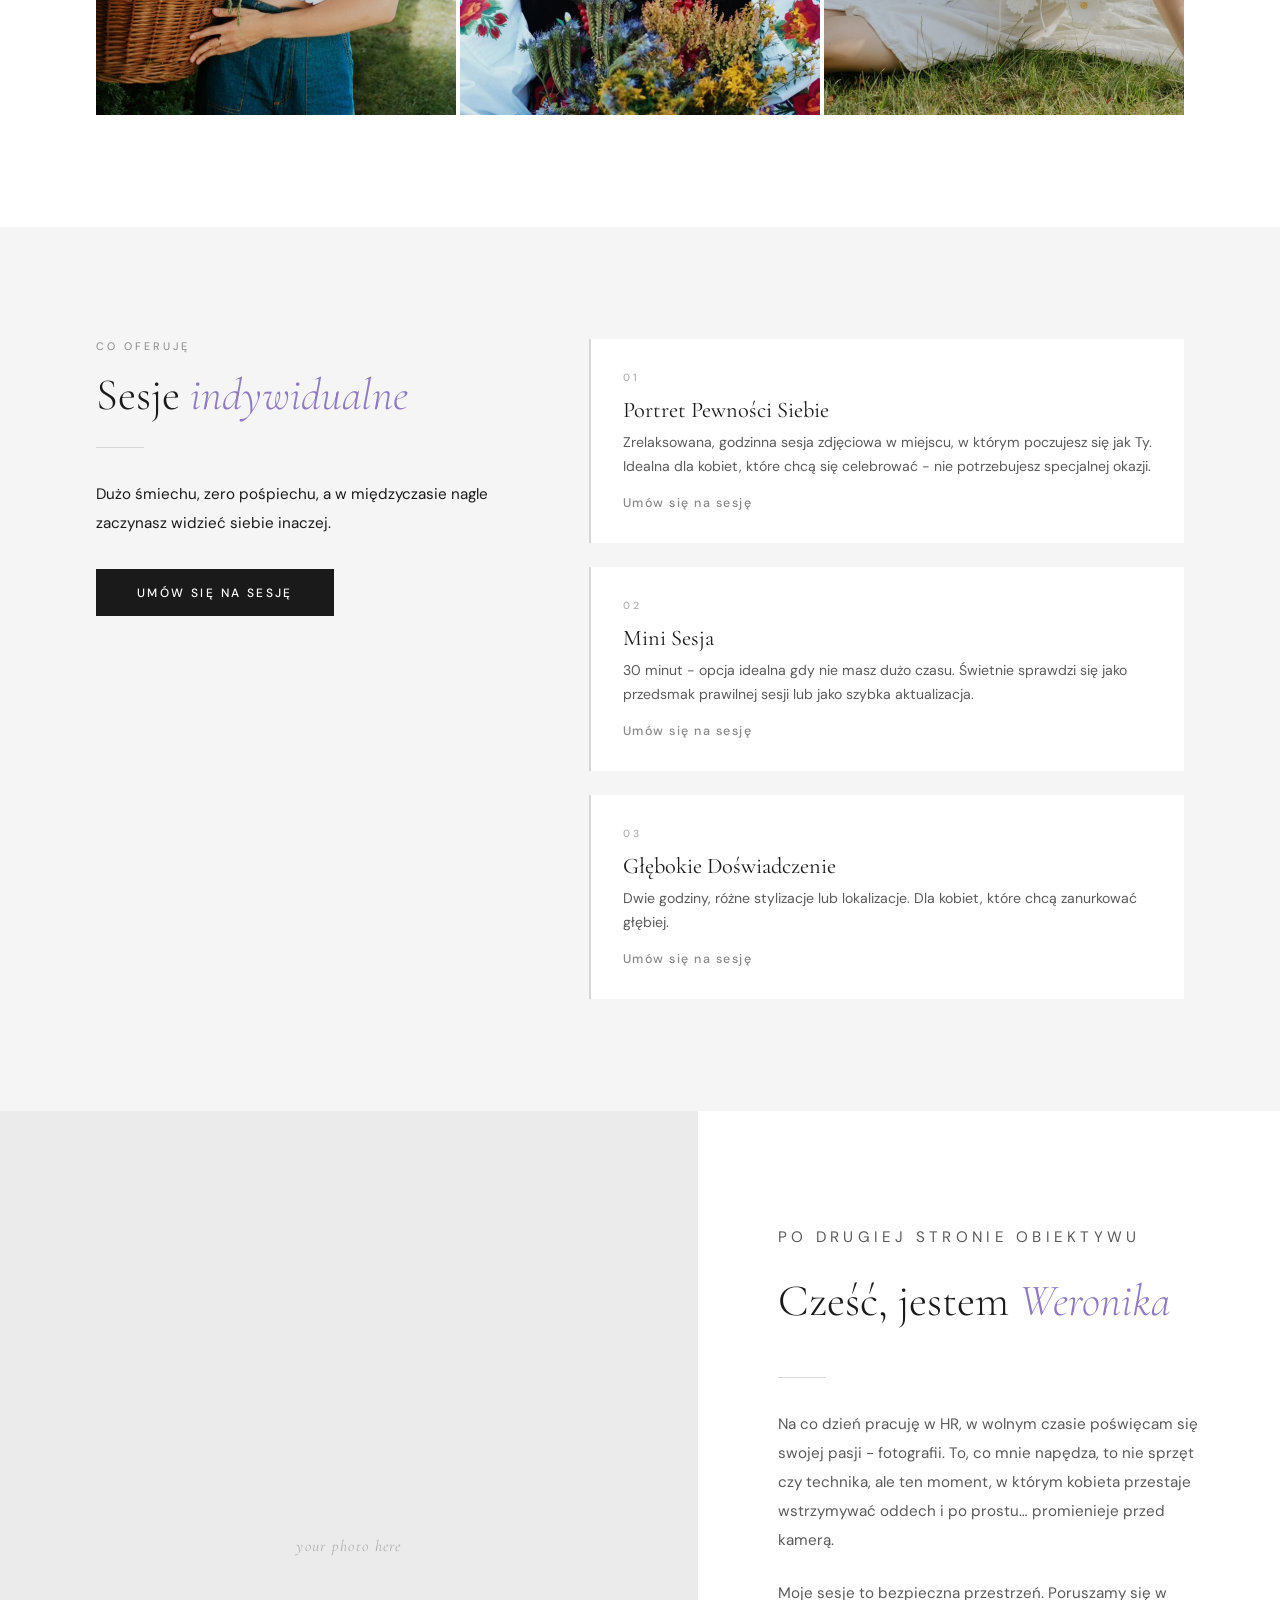
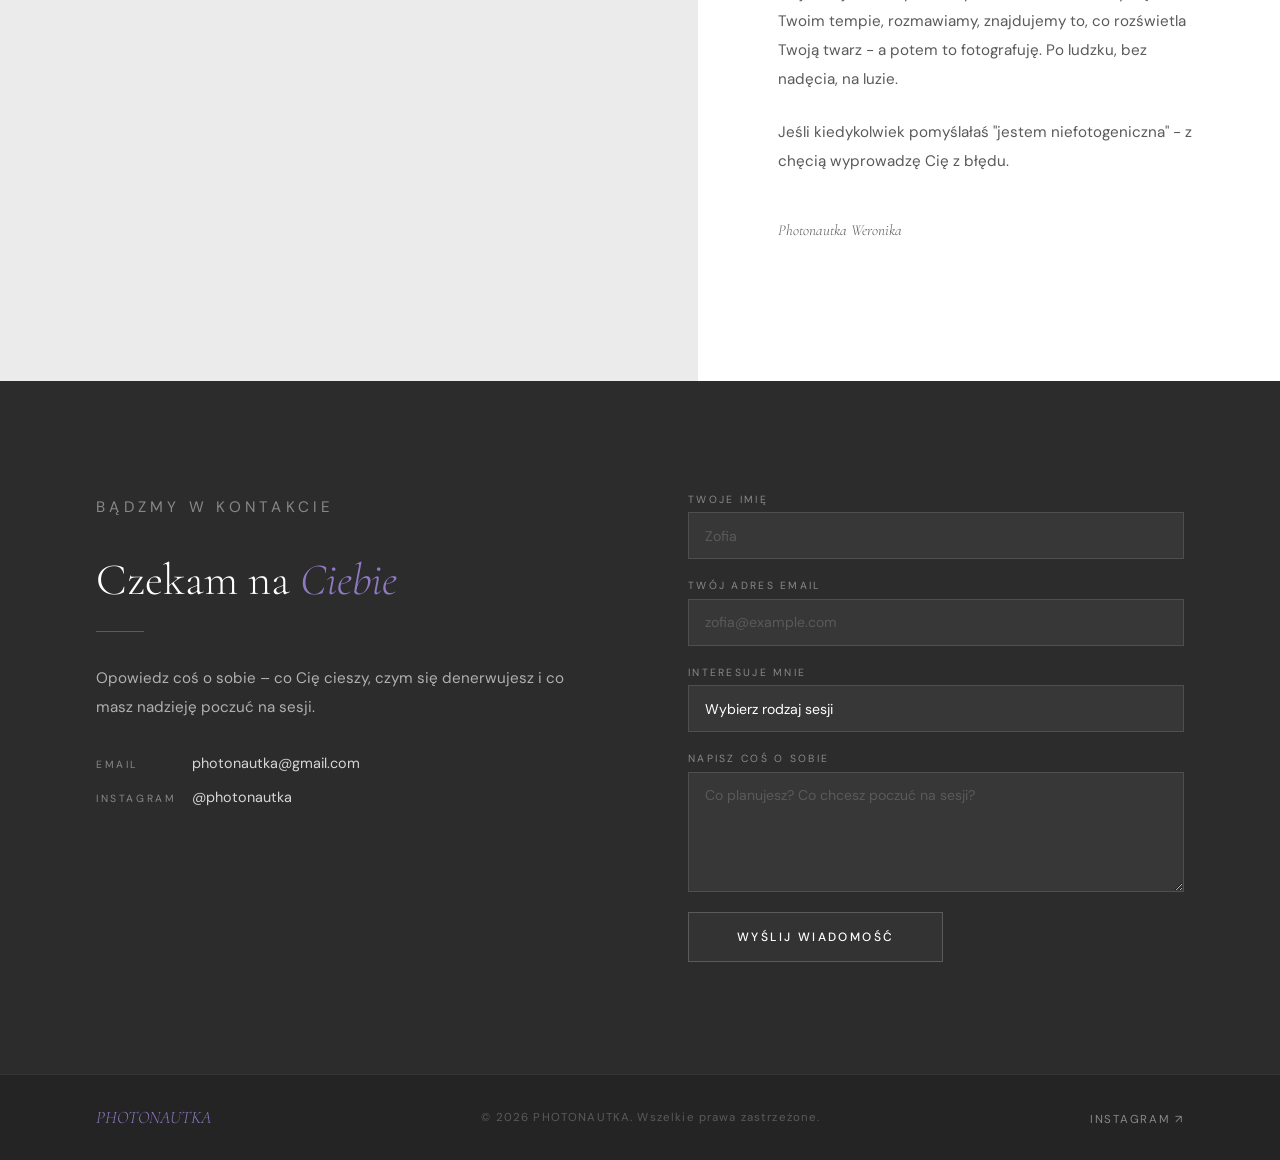
==== commit 5dc15c3e: "Update index.html" ====
--- a/index.html
+++ b/index.html
@@ -176,7 +176,7 @@
         Na co dzień pracuję w HR, w wolnym czasie poświęcam się swojej pasji - fotografii. To, co mnie napędza, to nie sprzęt czy technika, ale ten moment, w którym kobieta przestaje wstrzymywać oddech i po prostu… promienieje przed kamerą.
       </p>
       <p>
-        Moje sesje to bezpieczna przestrzeń. Poruszamy się w Twoim tempie, rozmawiamy, znajdujemy to, co rozświetla Twoją twarz - a potem to fotografuję. To wszystko.
+        Moje sesje to bezpieczna przestrzeń. Poruszamy się w Twoim tempie, rozmawiamy, znajdujemy to, co rozświetla Twoją twarz - a potem to fotografuję. Po ludzku, bez nadęcia, na luzie.
       </p>
       <p>
         Jeśli kiedykolwiek pomyślałaś "jestem niefotogeniczna" - z chęcią wyprowadzę Cię z błędu.
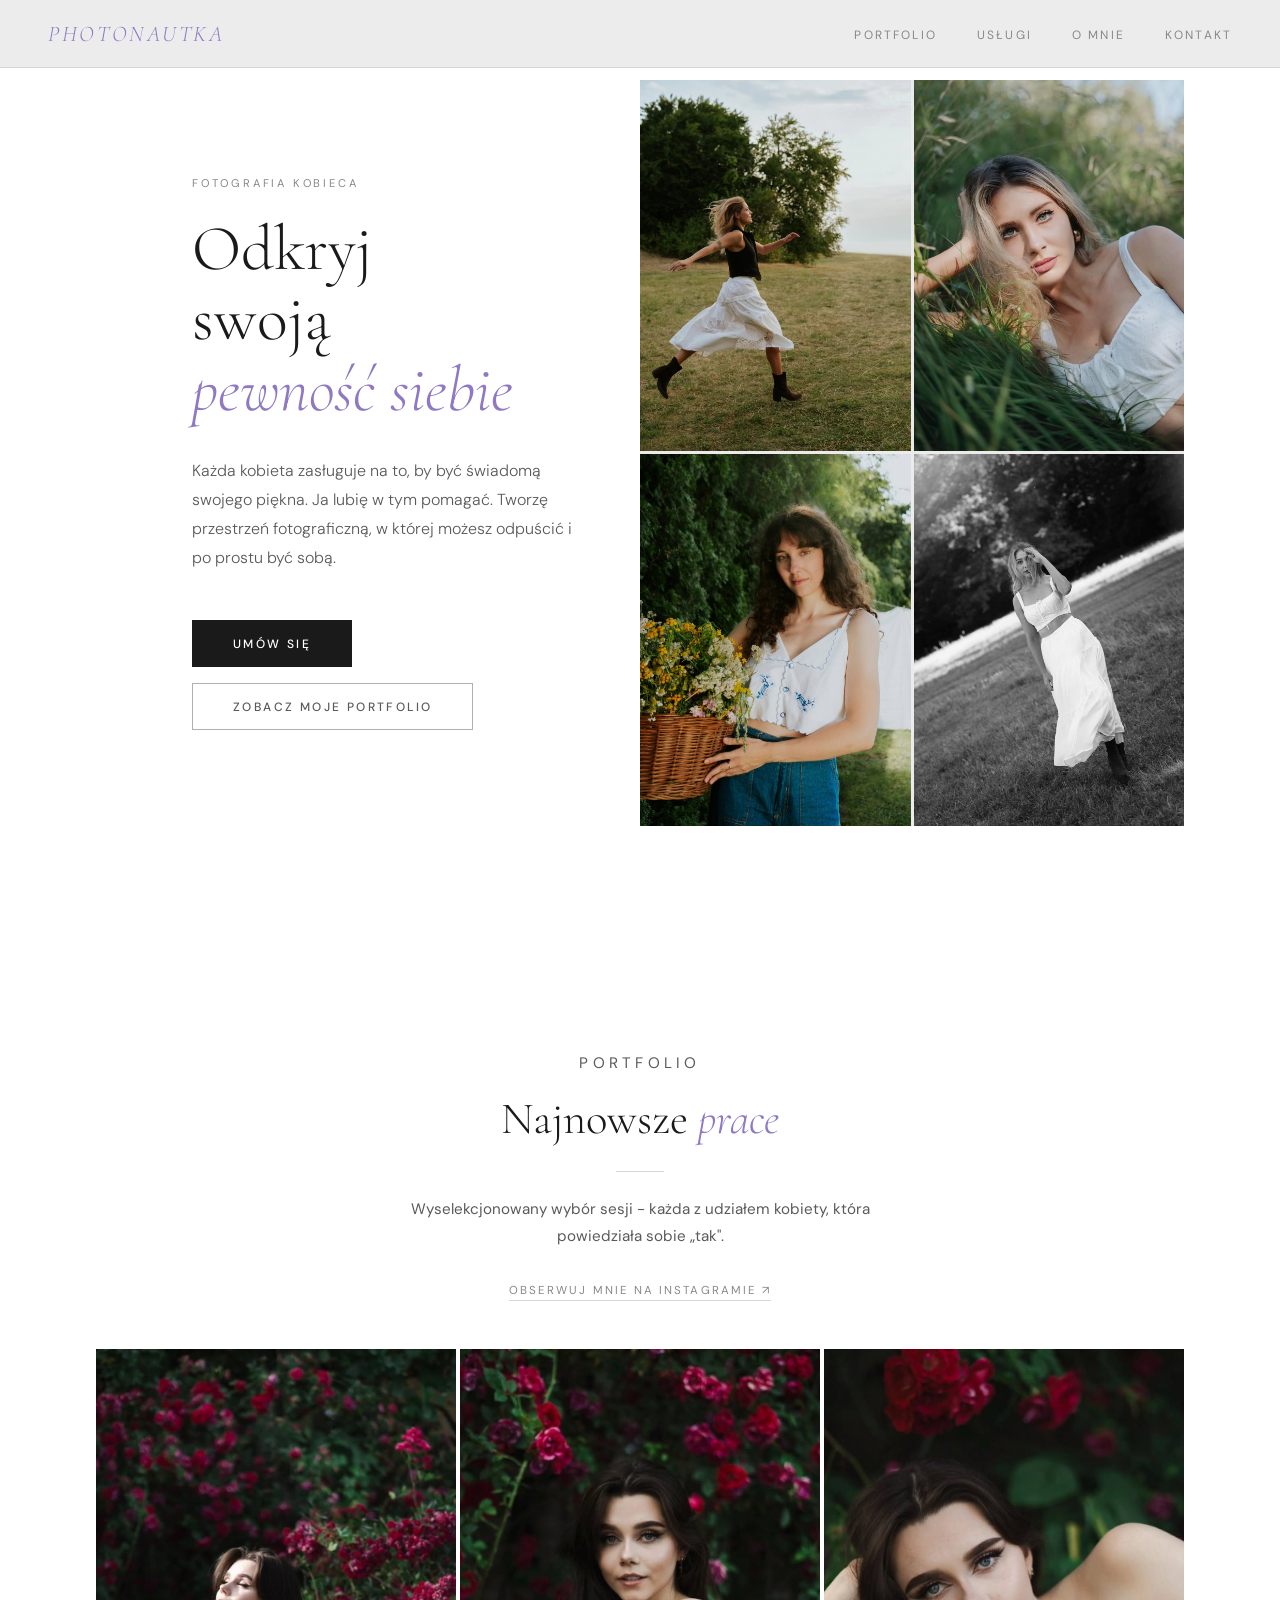
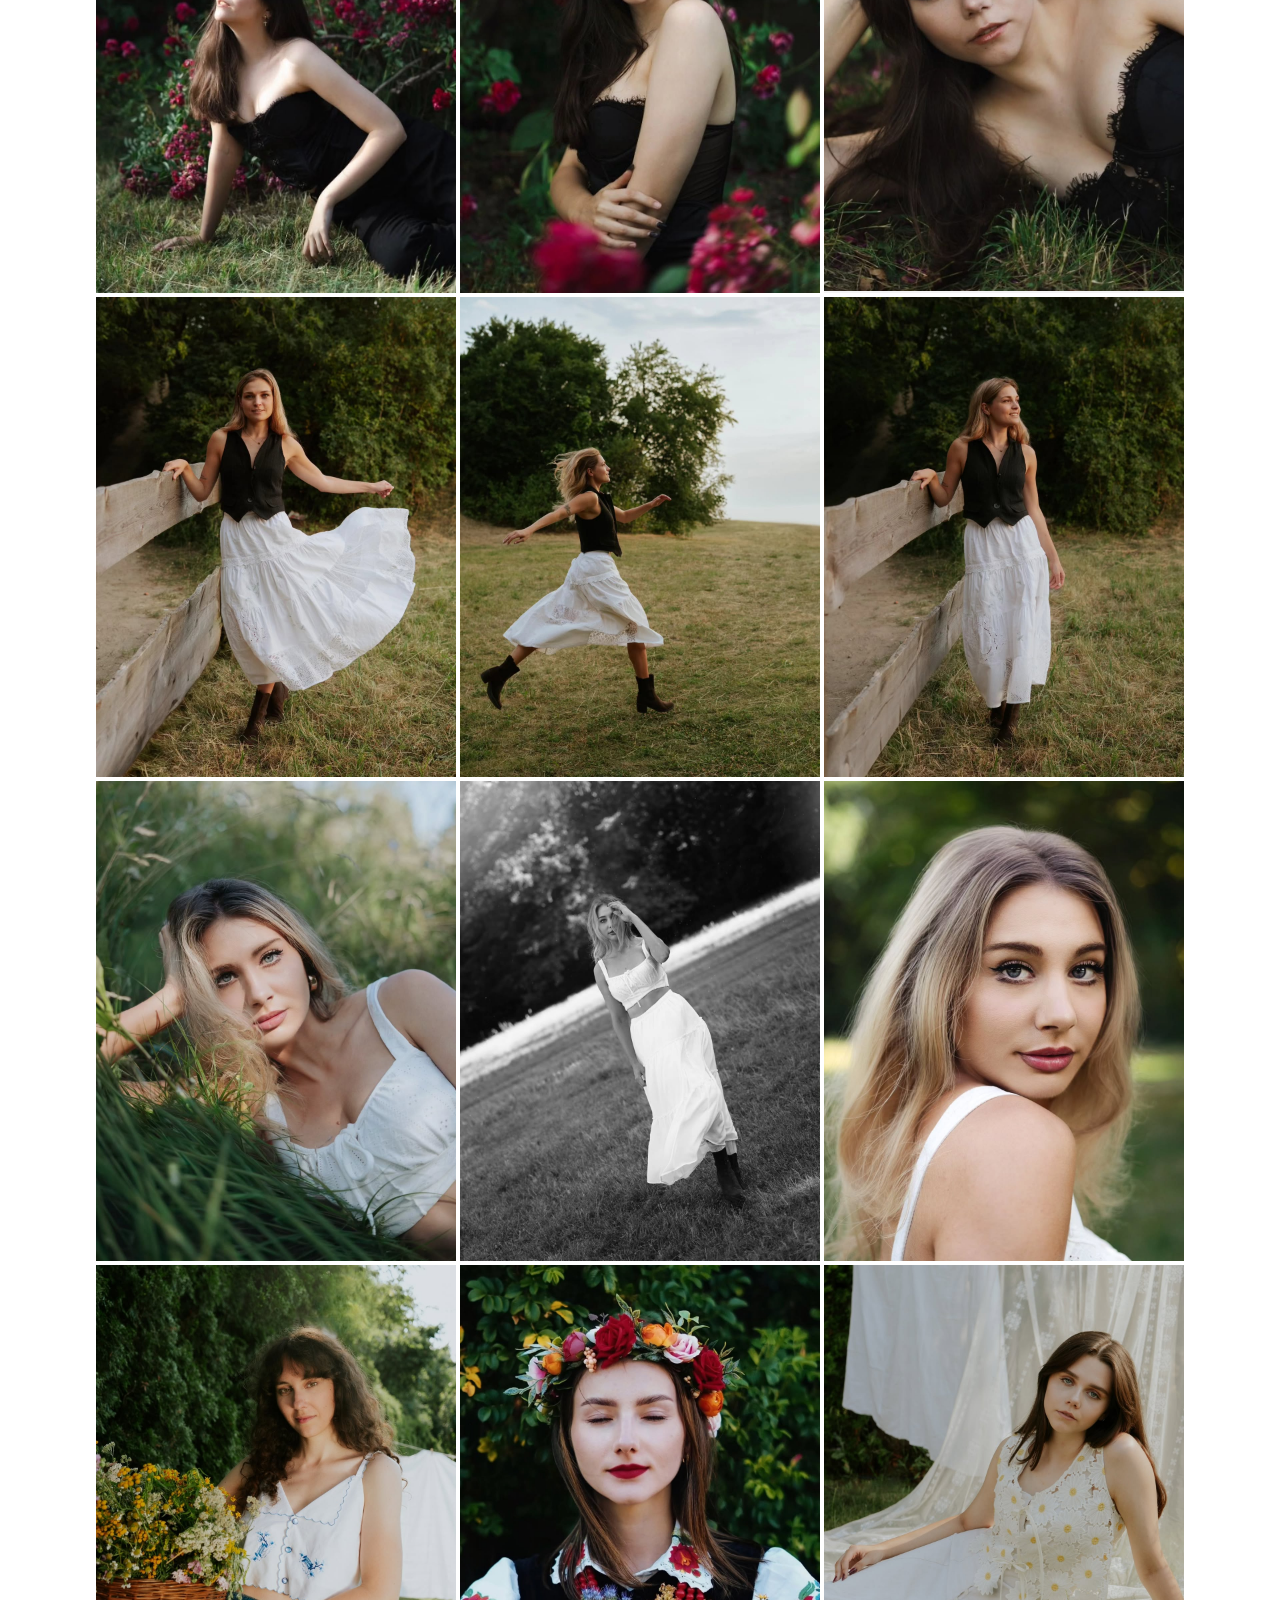
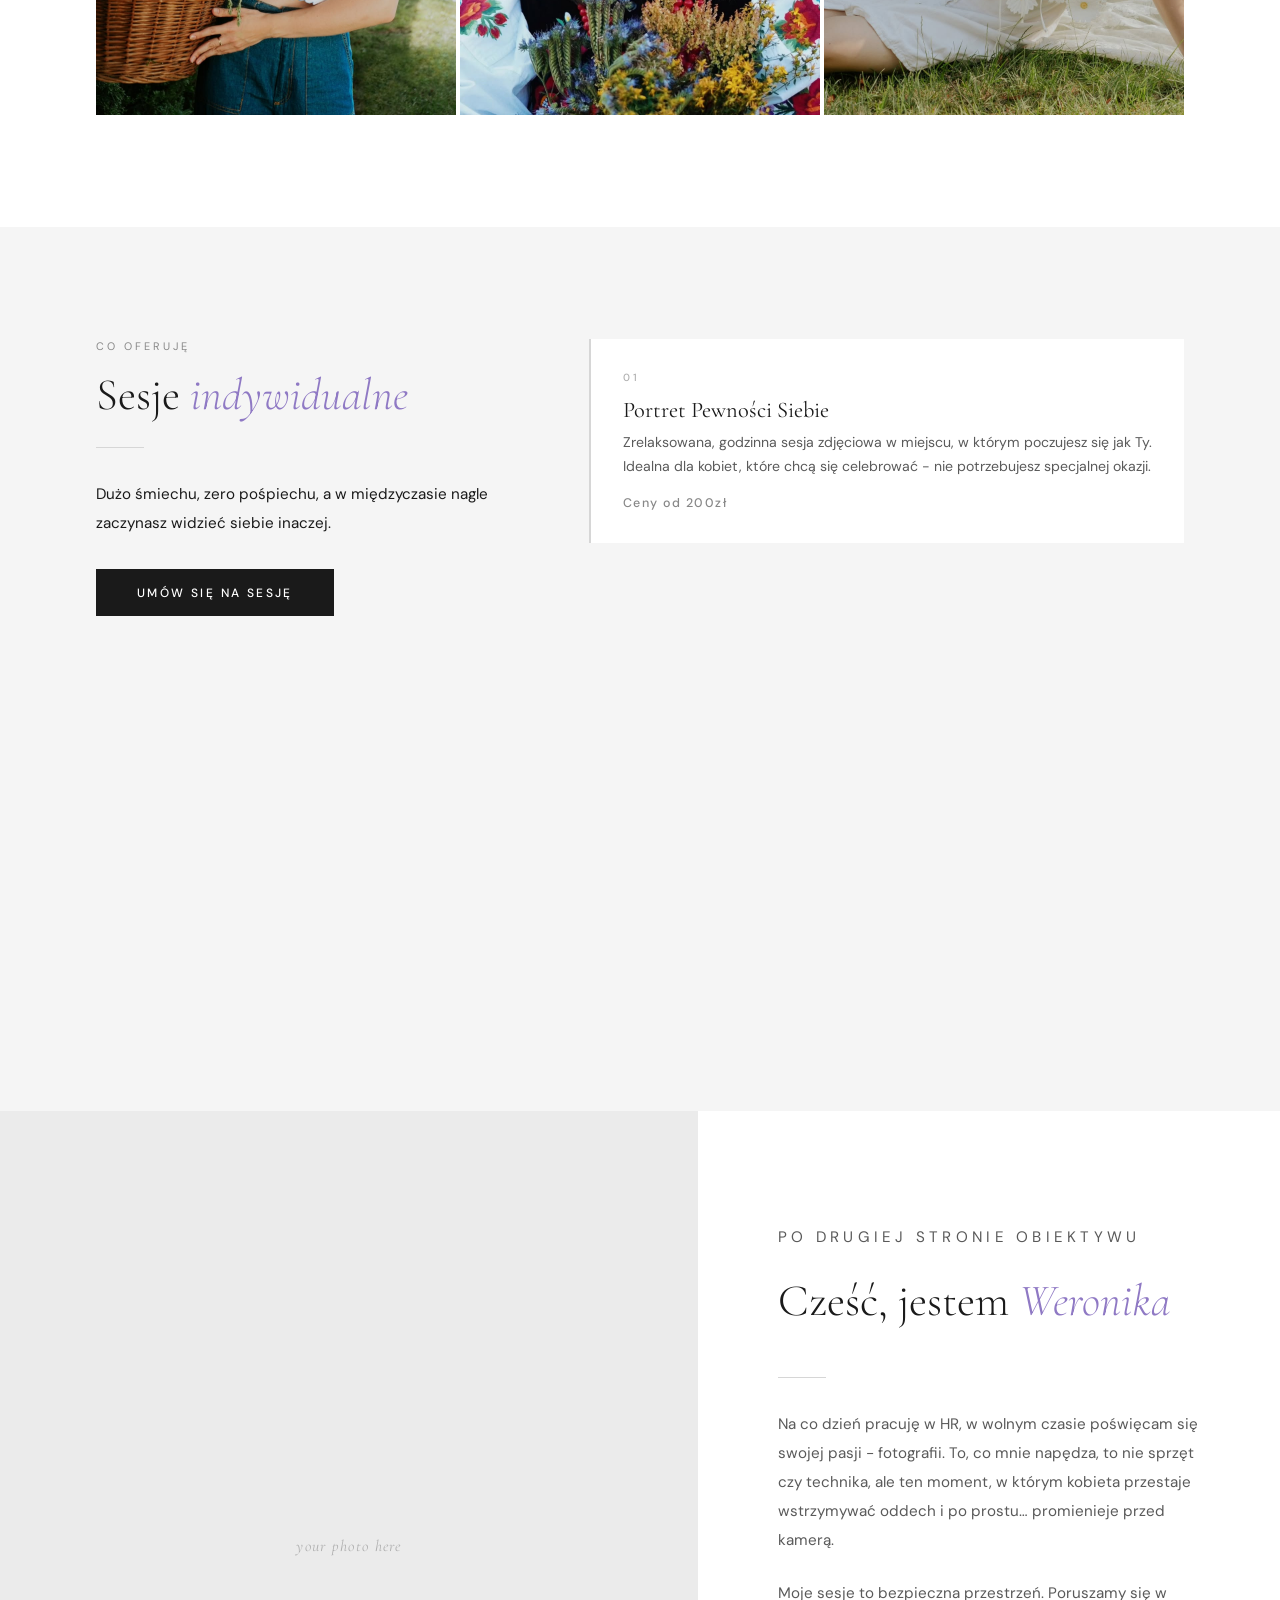
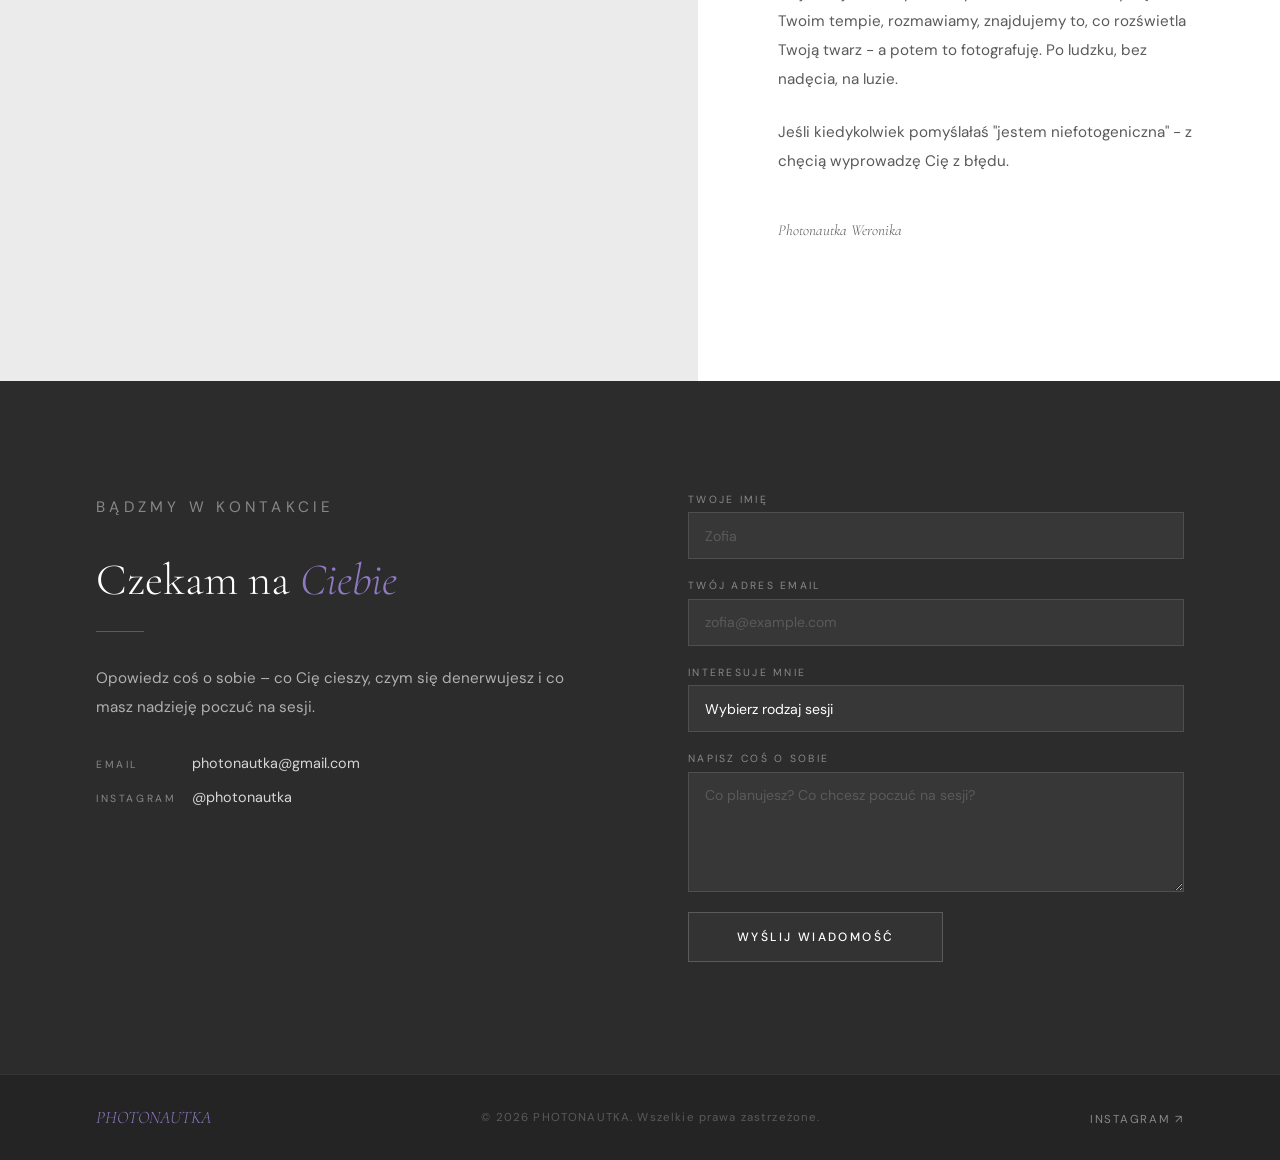
==== commit 083aea51: "Update index.html" ====
--- a/index.html
+++ b/index.html
@@ -143,21 +143,21 @@
           <p class="service-number">01</p>
           <h3 class="service-name">Portret Pewności Siebie</h3>
           <p class="service-desc">Zrelaksowana, godzinna sesja zdjęciowa w miejscu, w którym poczujesz się jak Ty. Idealna dla kobiet, które chcą się celebrować - nie potrzebujesz specjalnej okazji.</p>
-          <p class="service-price">Umów się na sesję</p>
+          <p class="service-price">Ceny od 200zł</p>
         </div>
 
         <div class="service-card reveal">
           <p class="service-number">02</p>
           <h3 class="service-name">Mini Sesja</h3>
           <p class="service-desc">30 minut - opcja idealna gdy nie masz dużo czasu. Świetnie sprawdzi się jako przedsmak prawilnej sesji lub jako szybka aktualizacja.</p>
-          <p class="service-price">Umów się na sesję</p>
+          <p class="service-price">Ceny od 100zł</p>
         </div>
 
         <div class="service-card reveal">
           <p class="service-number">03</p>
           <h3 class="service-name">Głębokie Doświadczenie</h3>
           <p class="service-desc">Dwie godziny, różne stylizacje lub lokalizacje. Dla kobiet, które chcą zanurkować głębiej.</p>
-          <p class="service-price">Umów się na sesję</p>
+          <p class="service-price">Ceny od 300zł</p>
         </div>
       </div>
     </div>
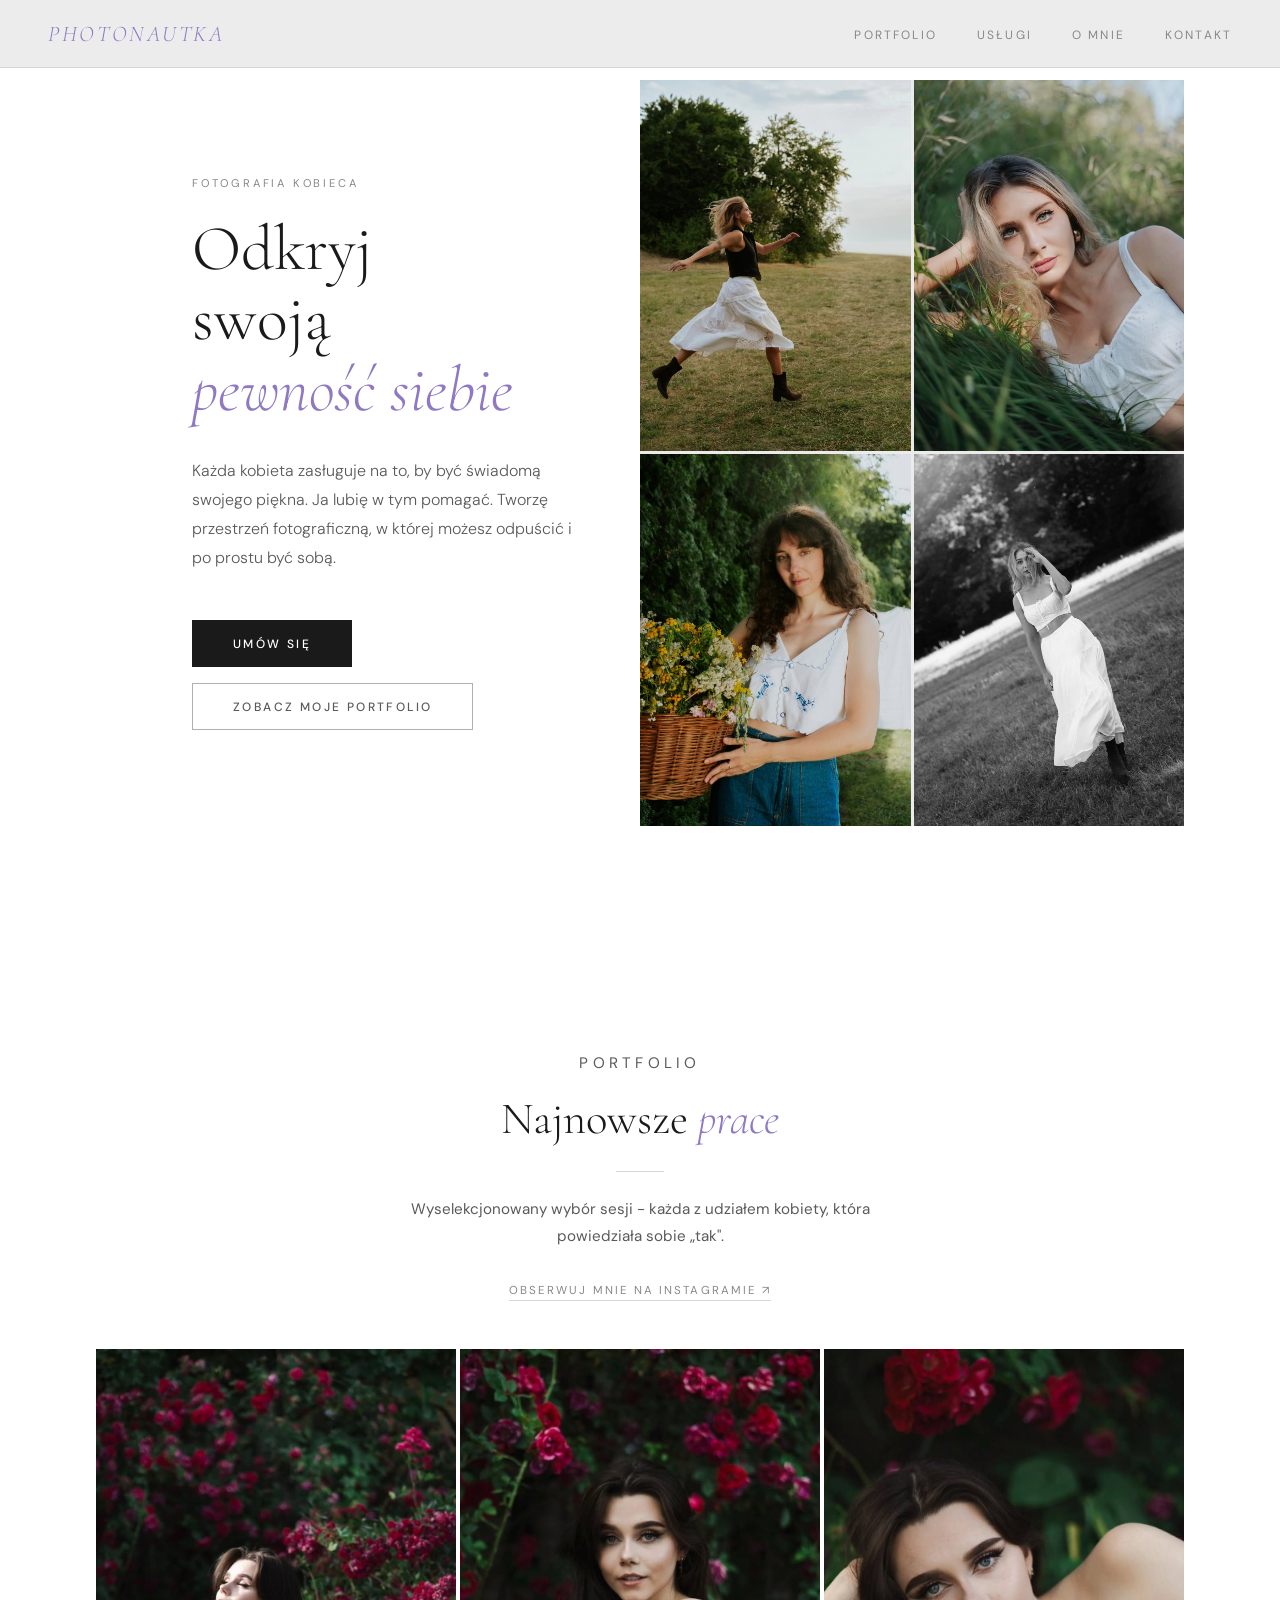
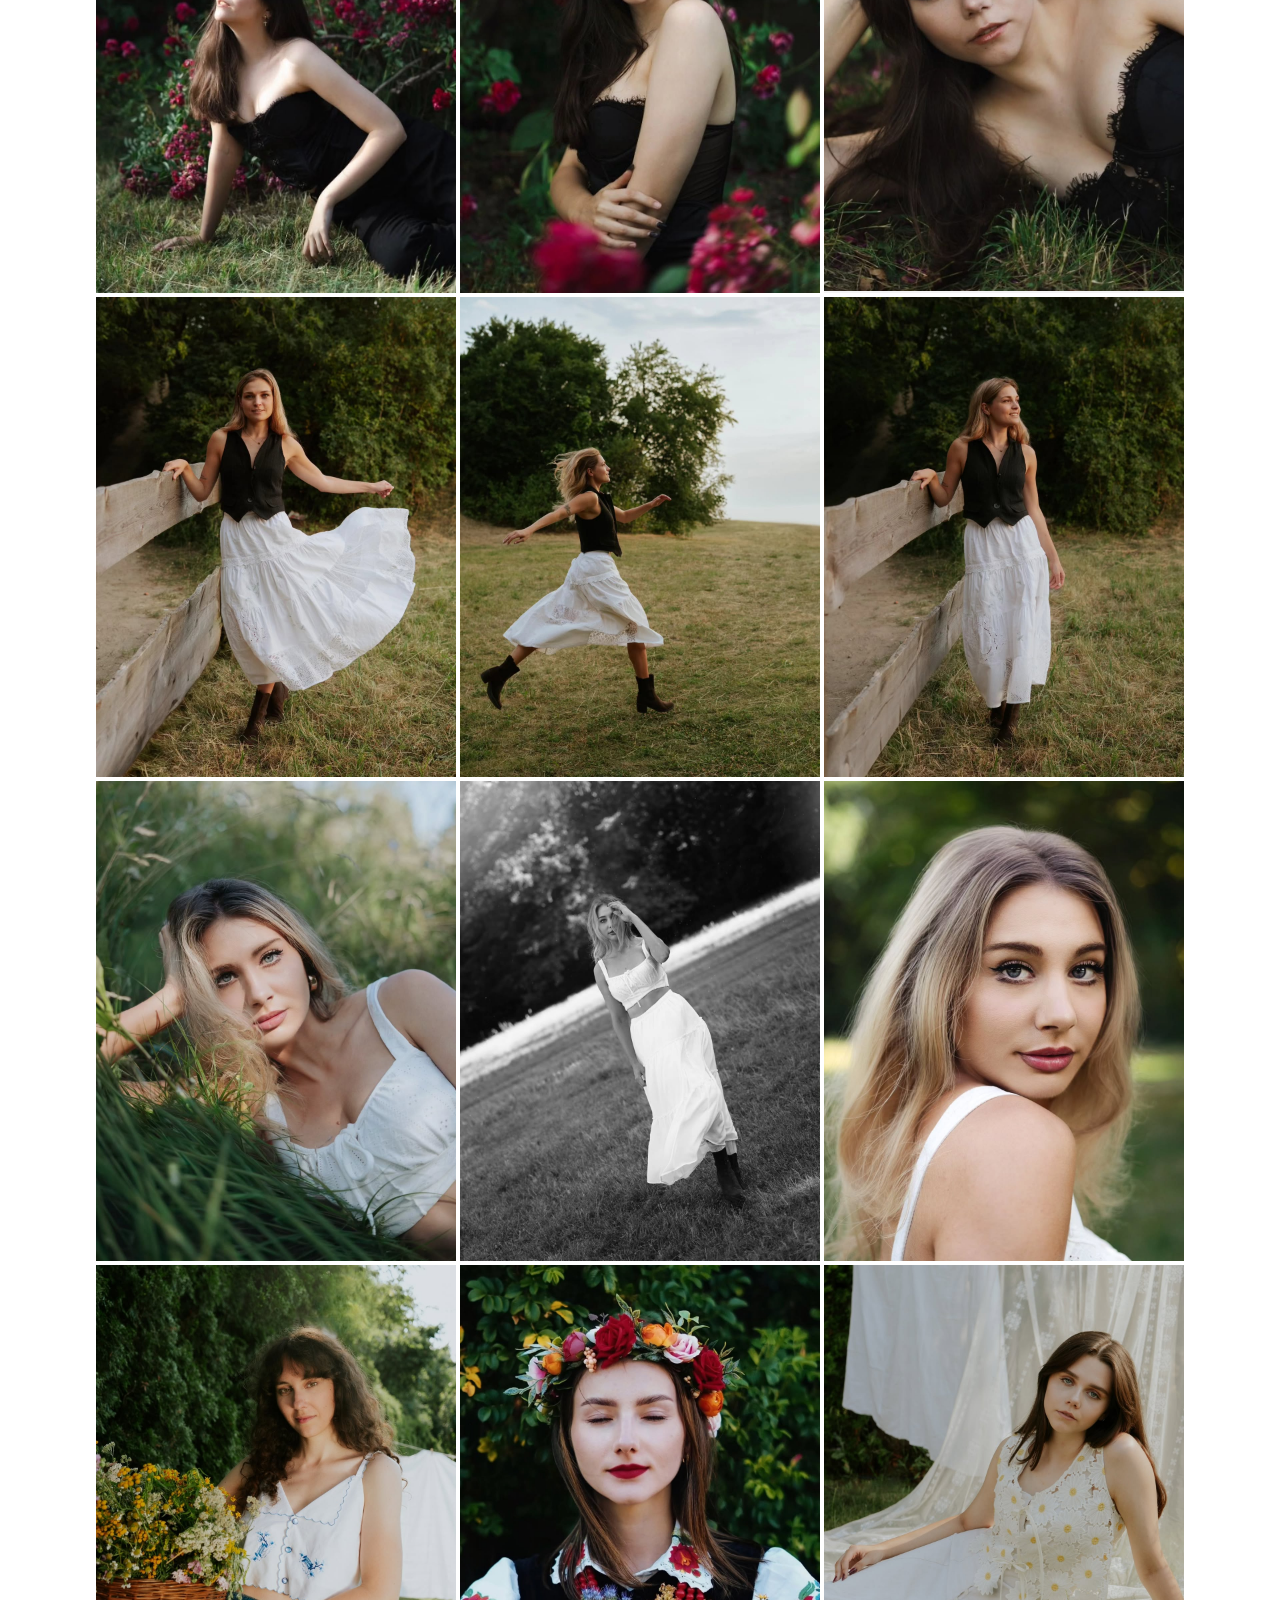
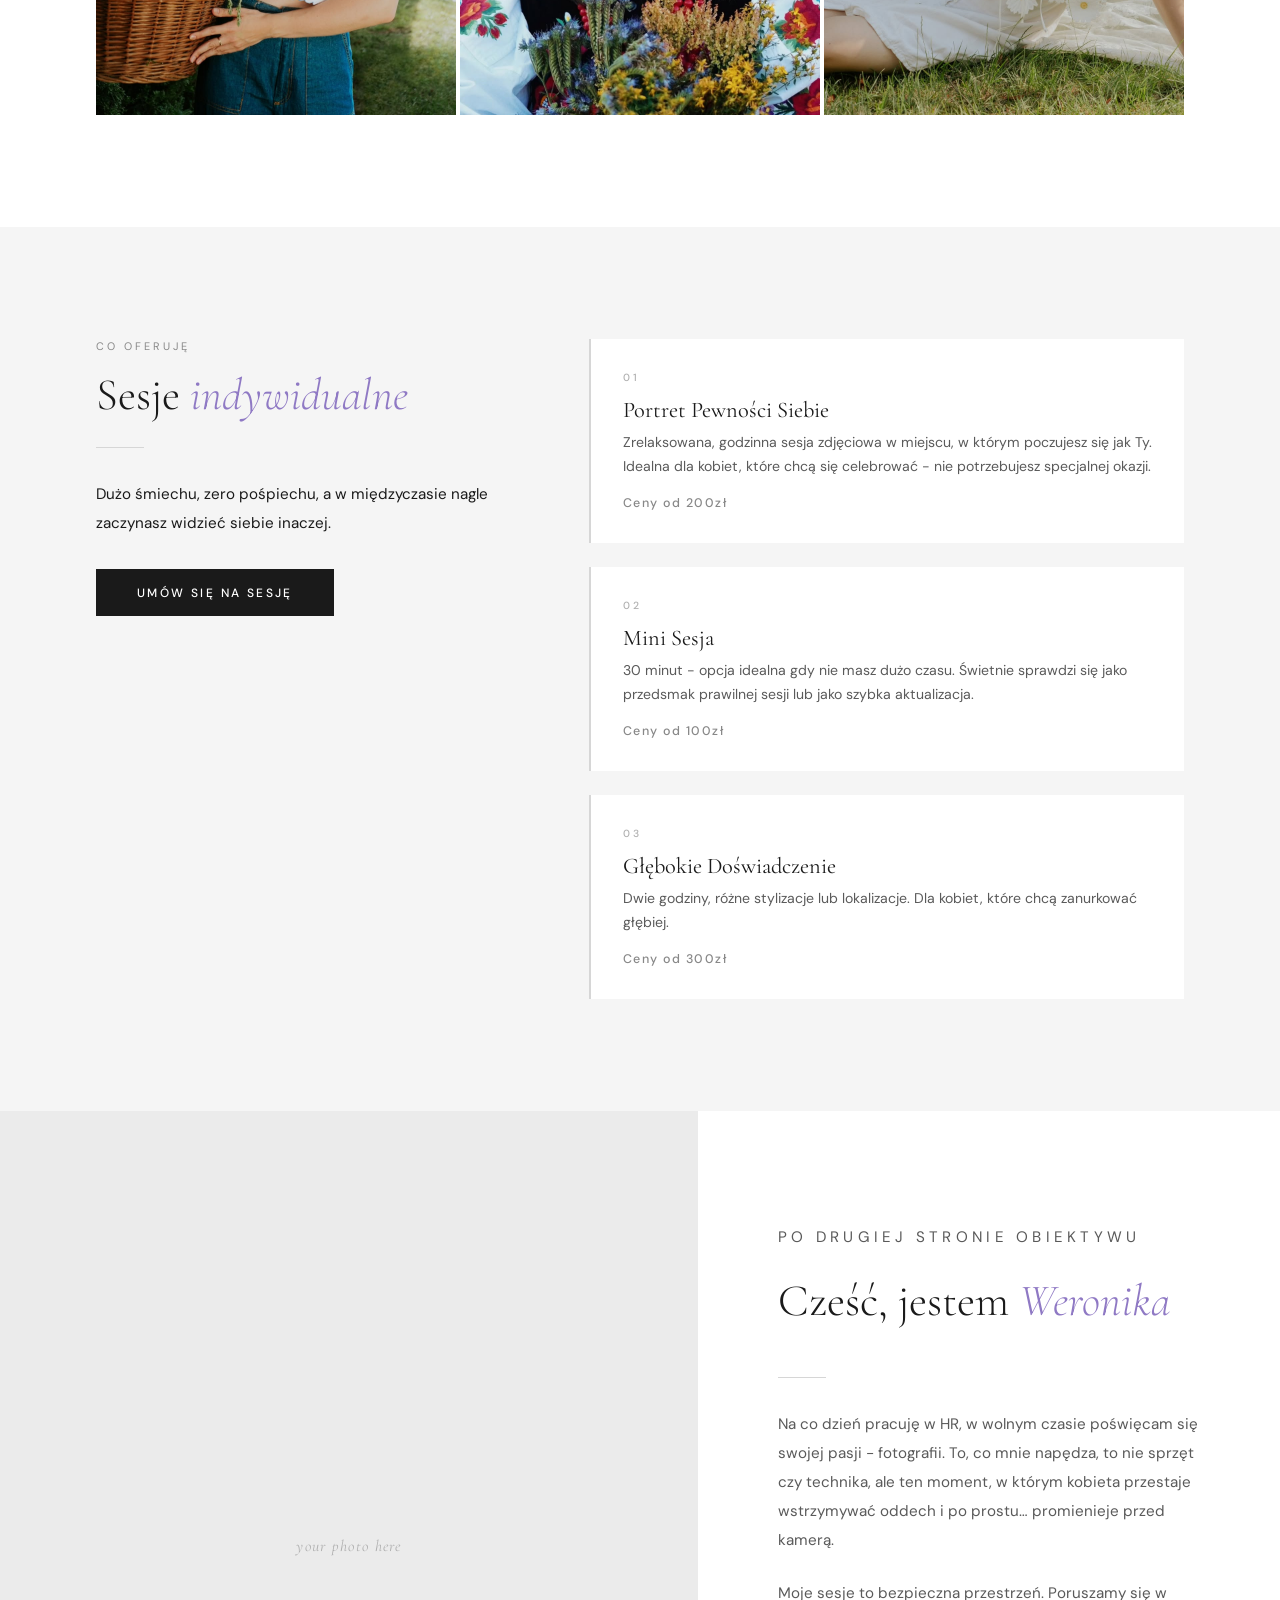
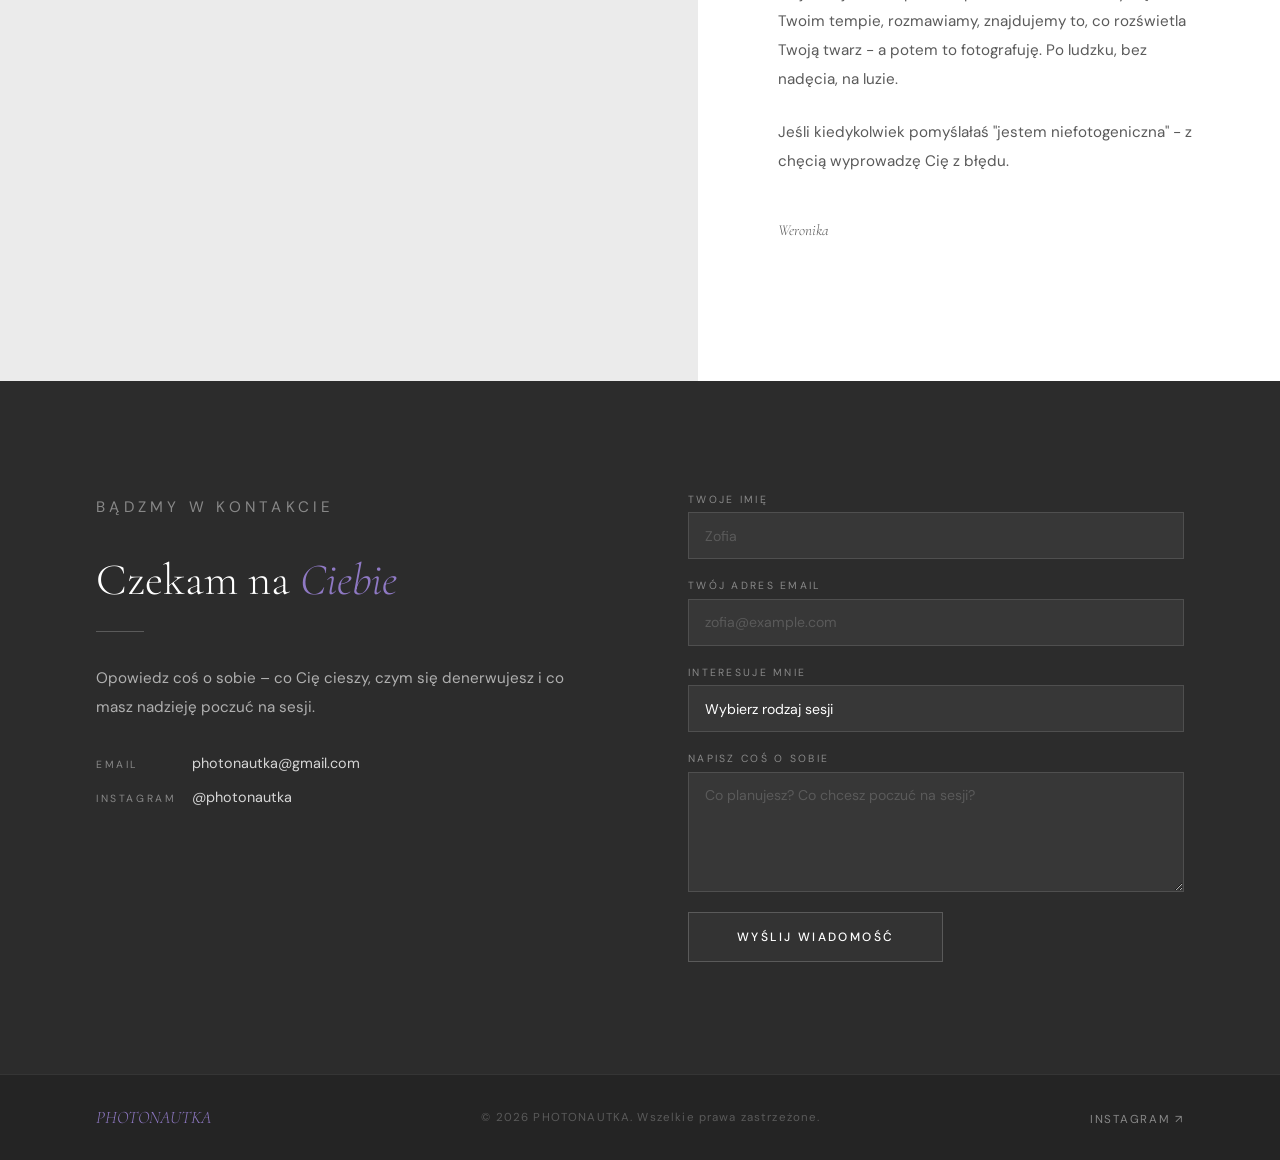
==== commit c7c2204e: "Update index.html" ====
--- a/index.html
+++ b/index.html
@@ -181,7 +181,7 @@
       <p>
         Jeśli kiedykolwiek pomyślałaś "jestem niefotogeniczna" - z chęcią wyprowadzę Cię z błędu.
       </p>
-      <p class="about-signature">Photonautka Weronika</p>
+      <p class="about-signature">Weronika</p>
     </div>
   </section>
 
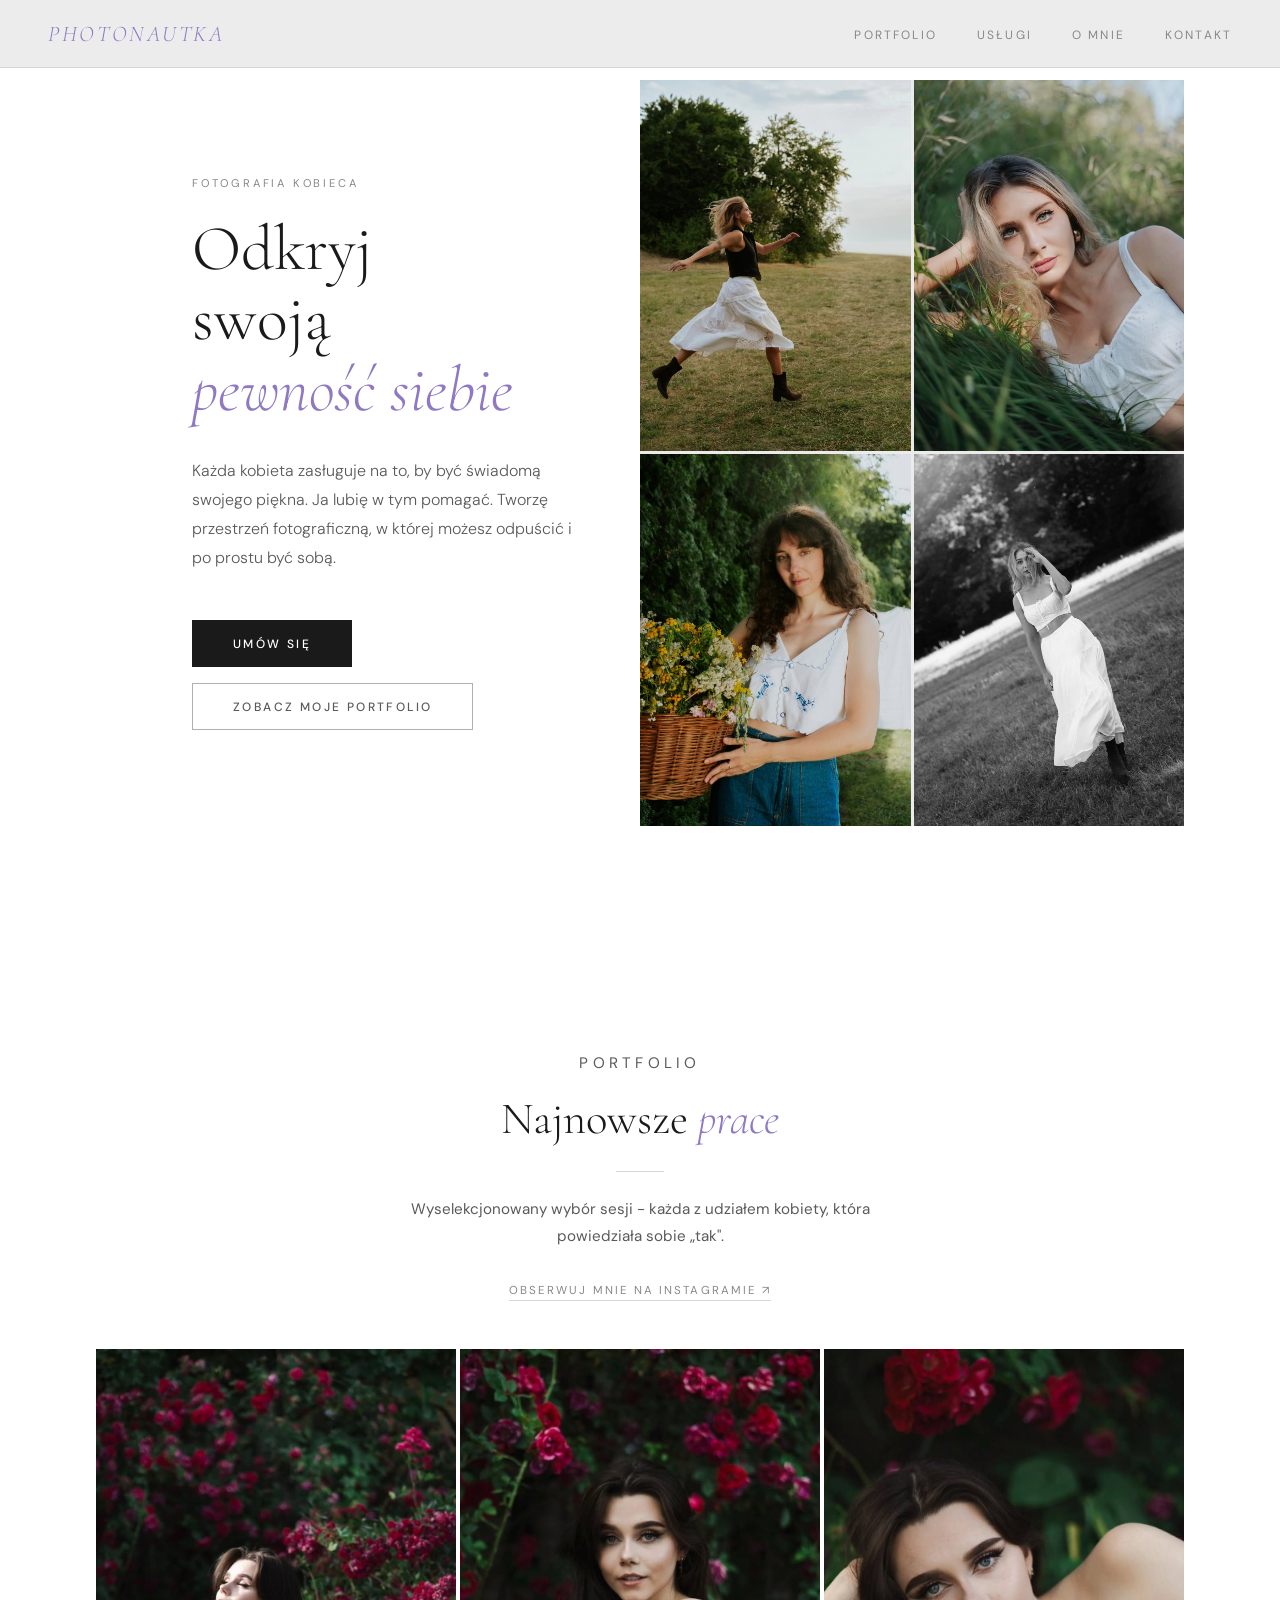
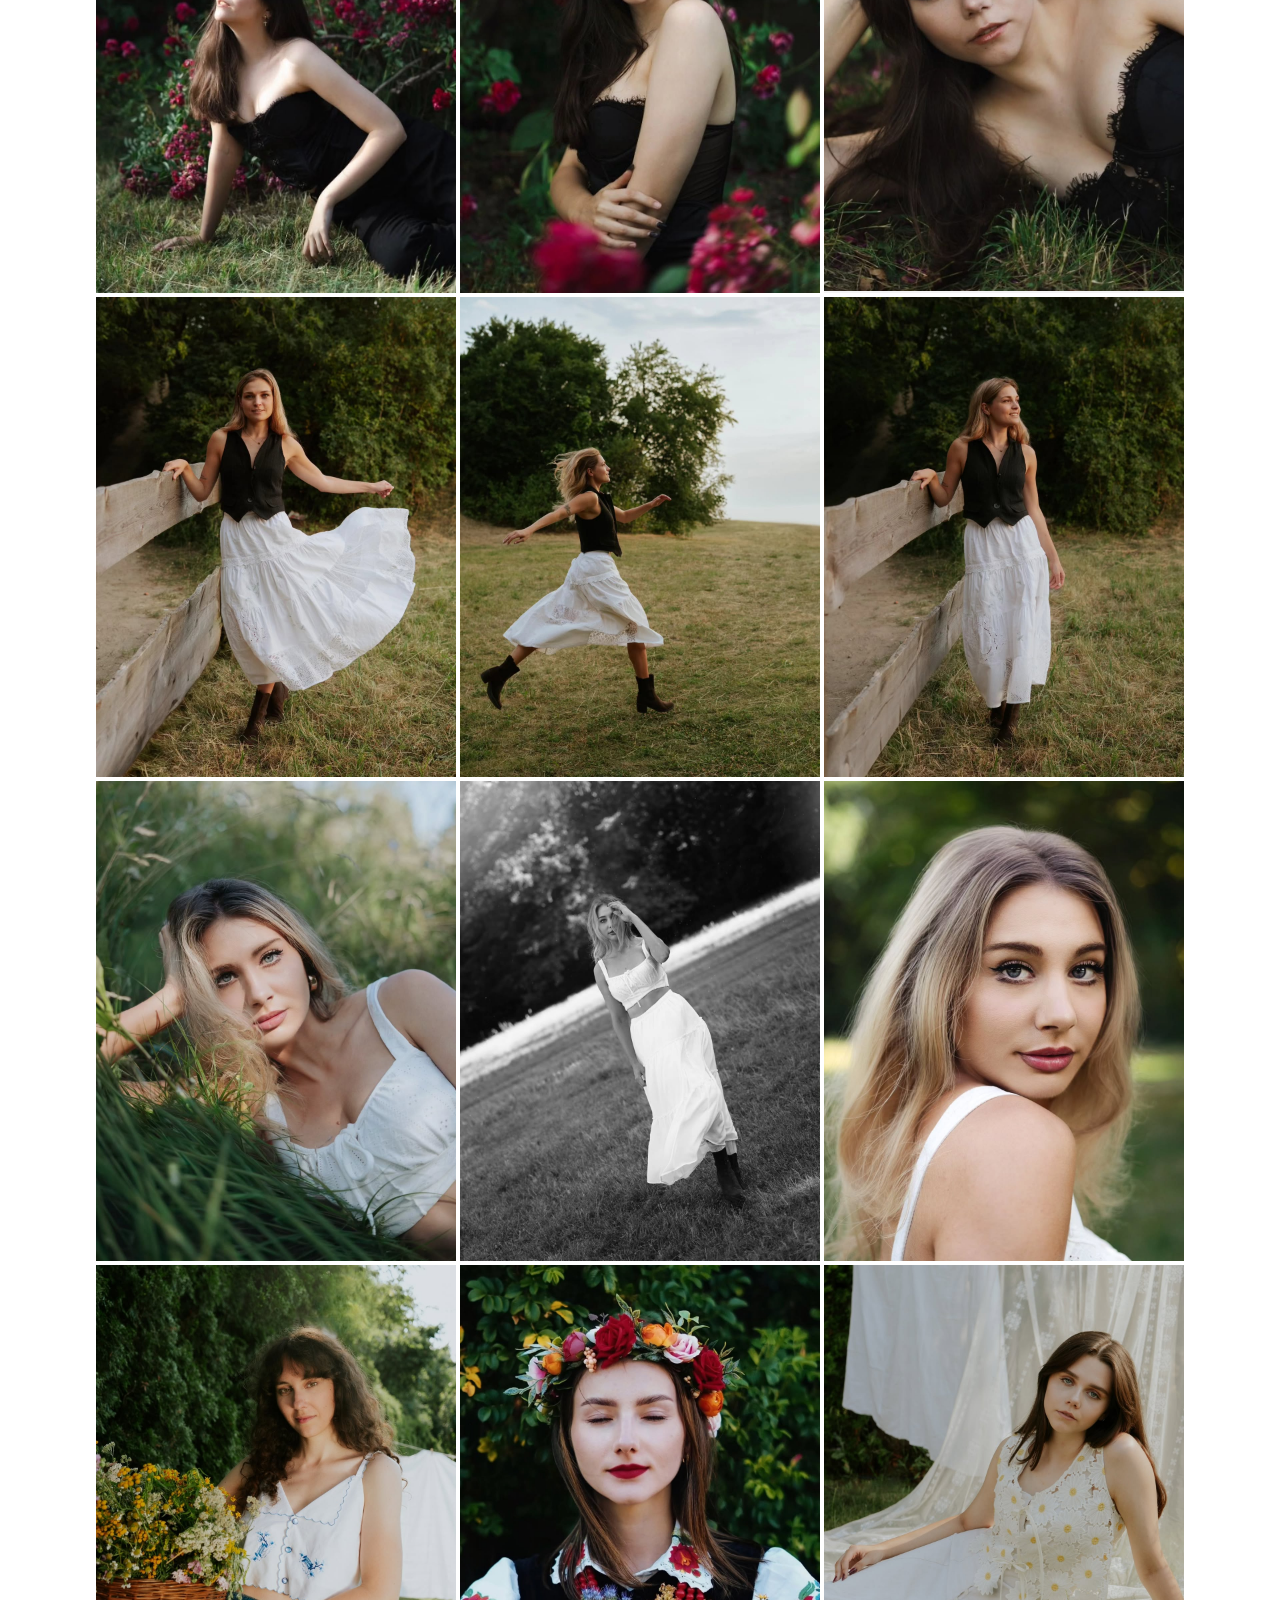
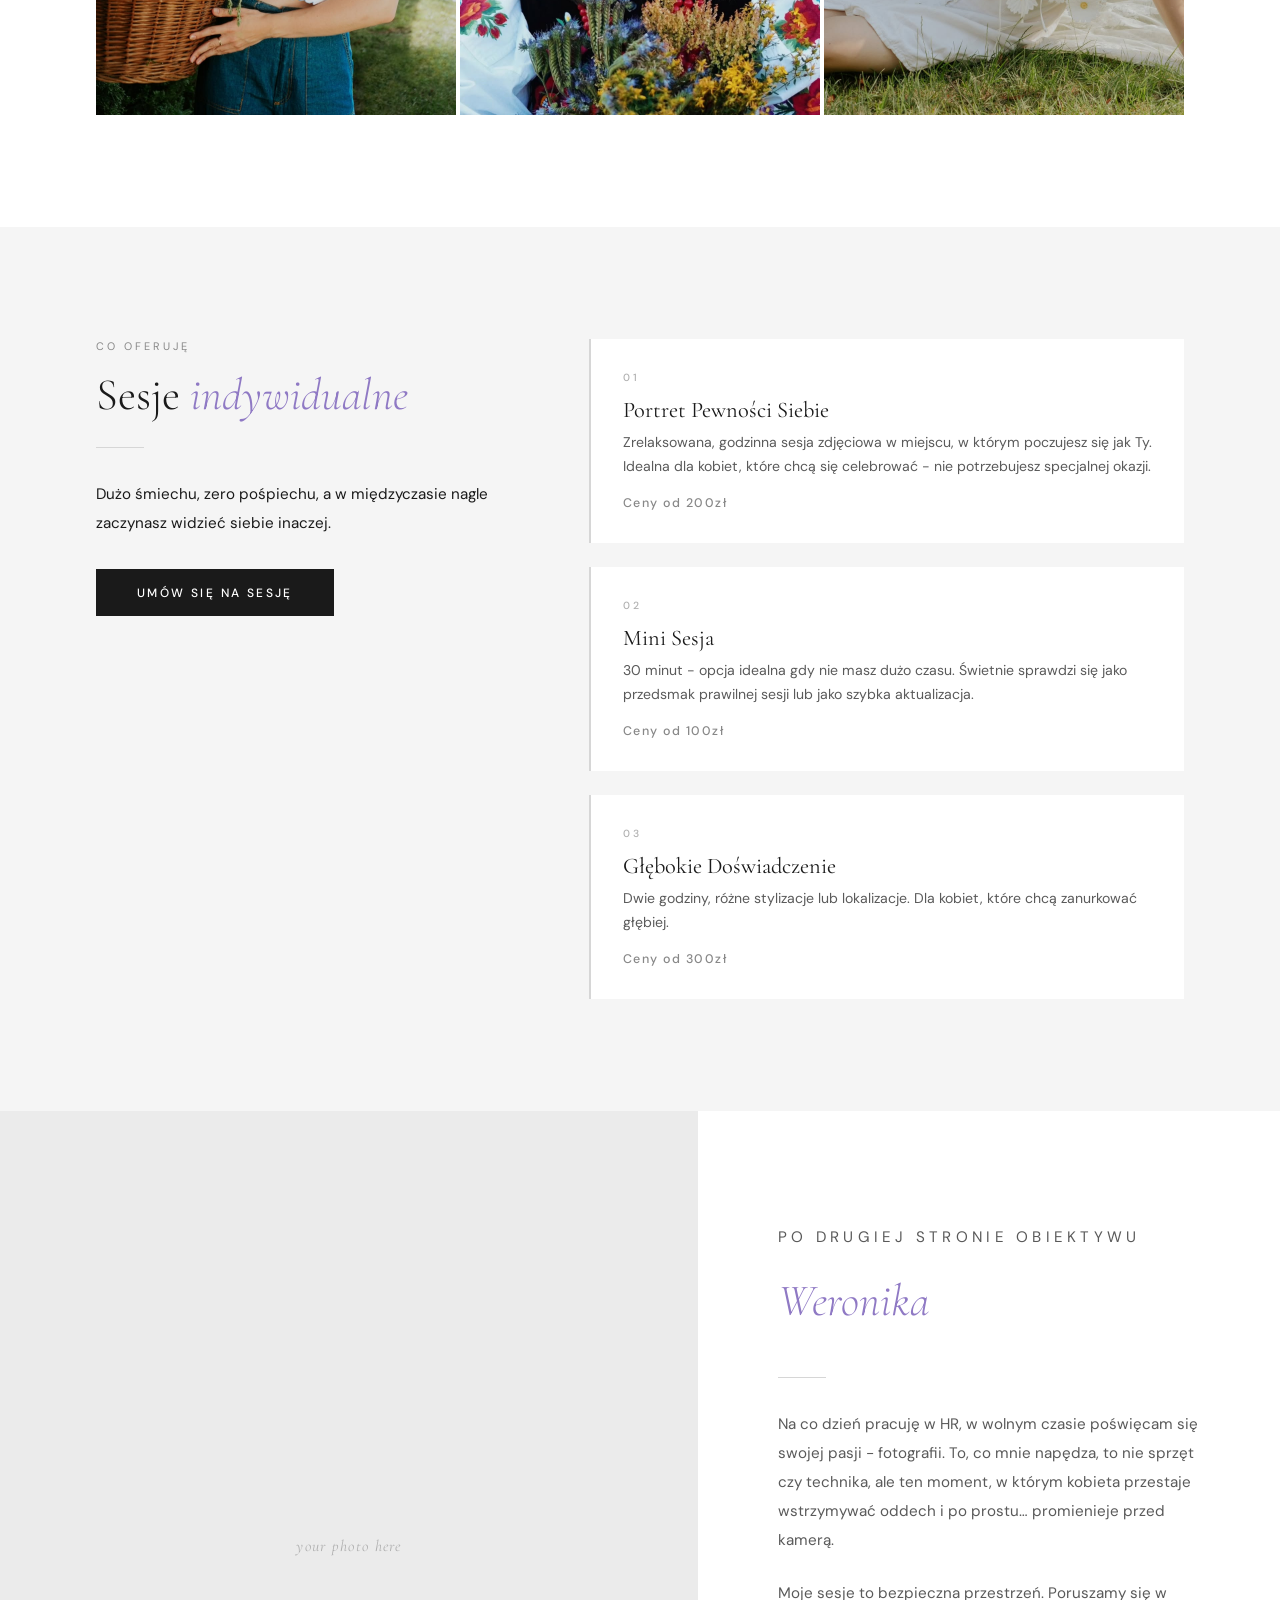
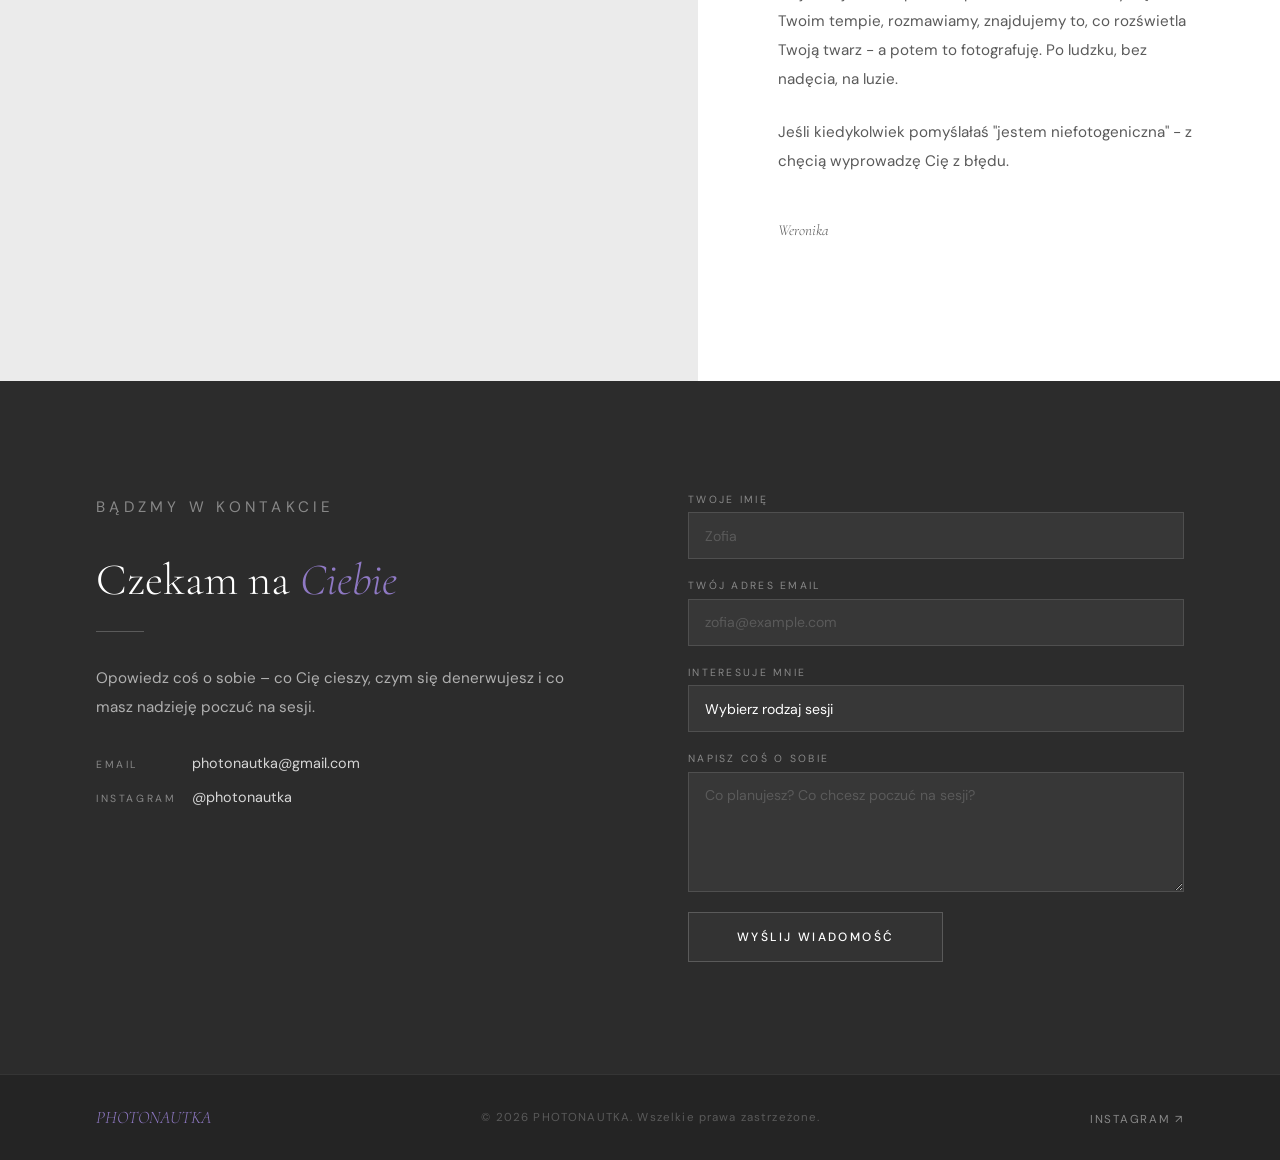
==== commit 625cd191: "Update index.html" ====
--- a/index.html
+++ b/index.html
@@ -170,7 +170,7 @@
     </div>
     <div class="about-content reveal">
       <p class="section-eyebrow">Po drugiej stronie obiektywu</p>
-      <h2 class="section-title">Cześć, jestem <em>Weronika</em></h2>
+      <h2 class="section-title"><em>Weronika</em></h2>
       <div class="divider"></div>
       <p>
         Na co dzień pracuję w HR, w wolnym czasie poświęcam się swojej pasji - fotografii. To, co mnie napędza, to nie sprzęt czy technika, ale ten moment, w którym kobieta przestaje wstrzymywać oddech i po prostu… promienieje przed kamerą.
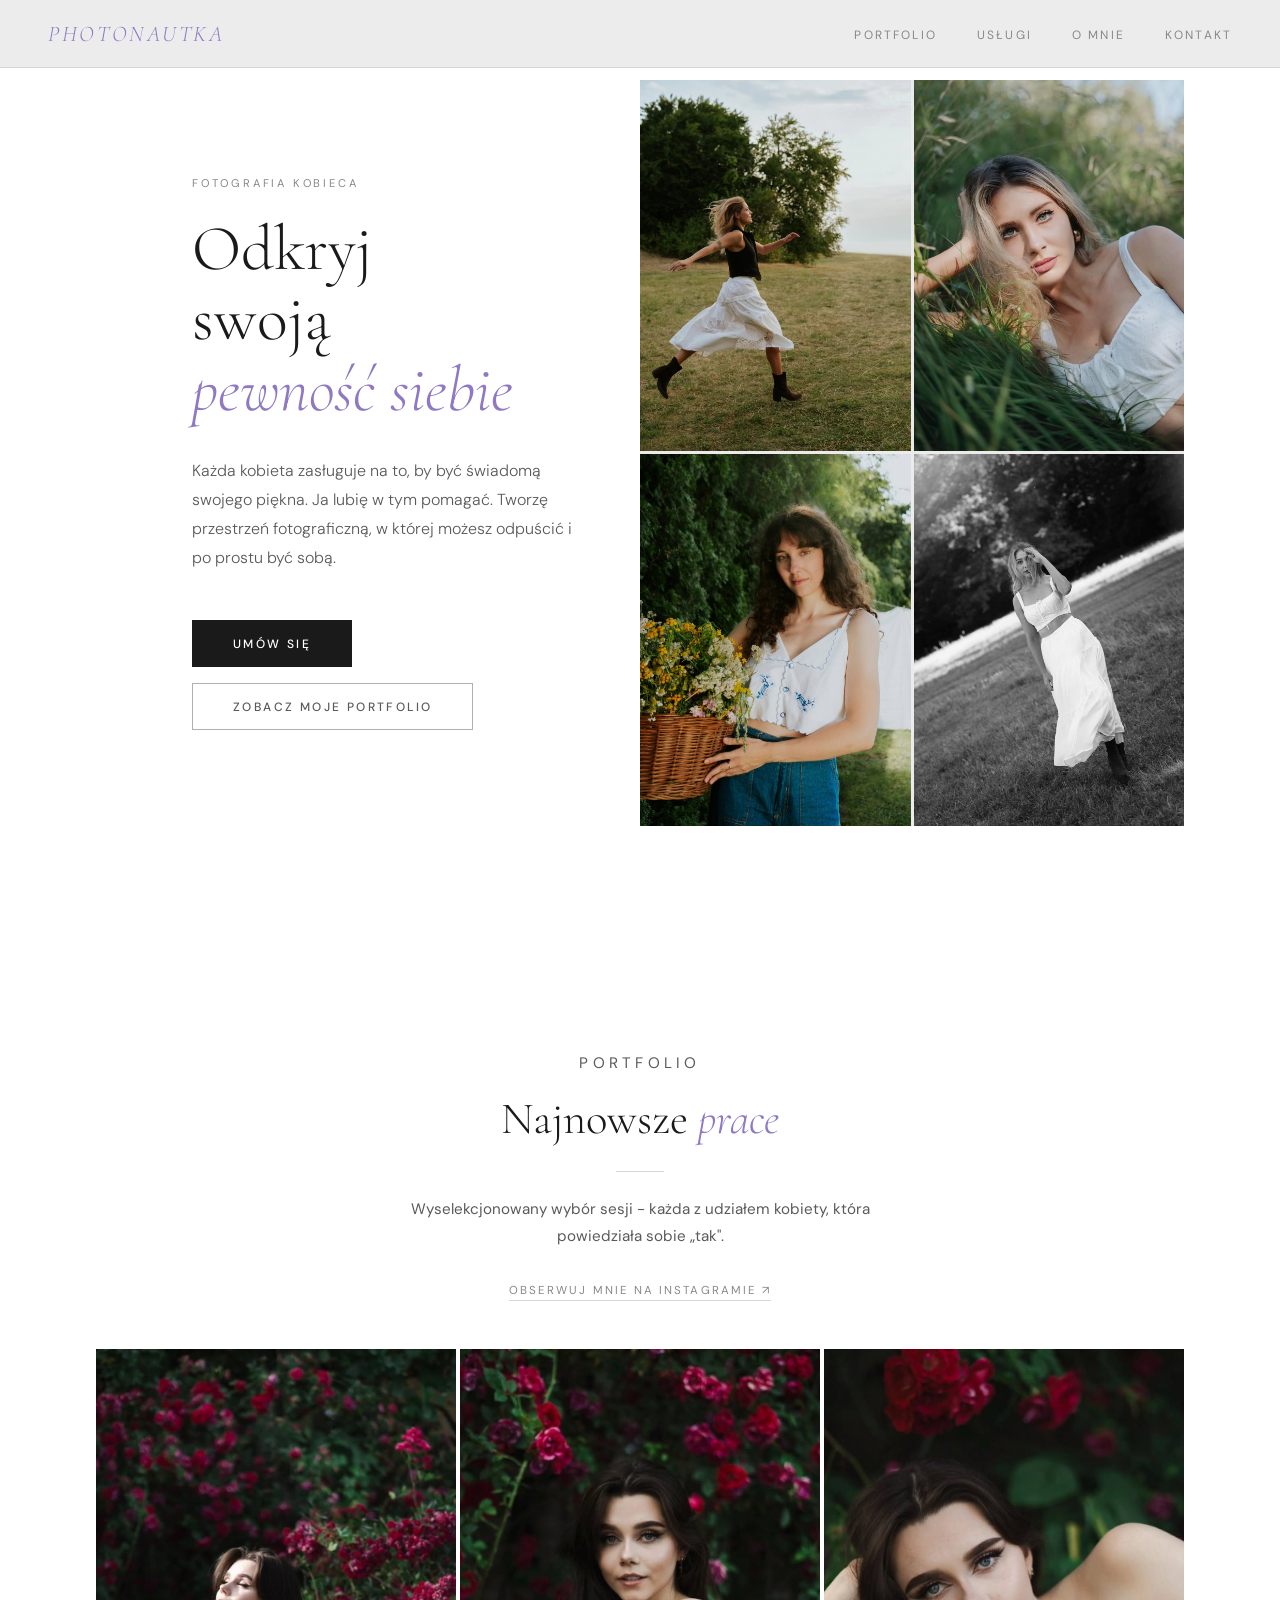
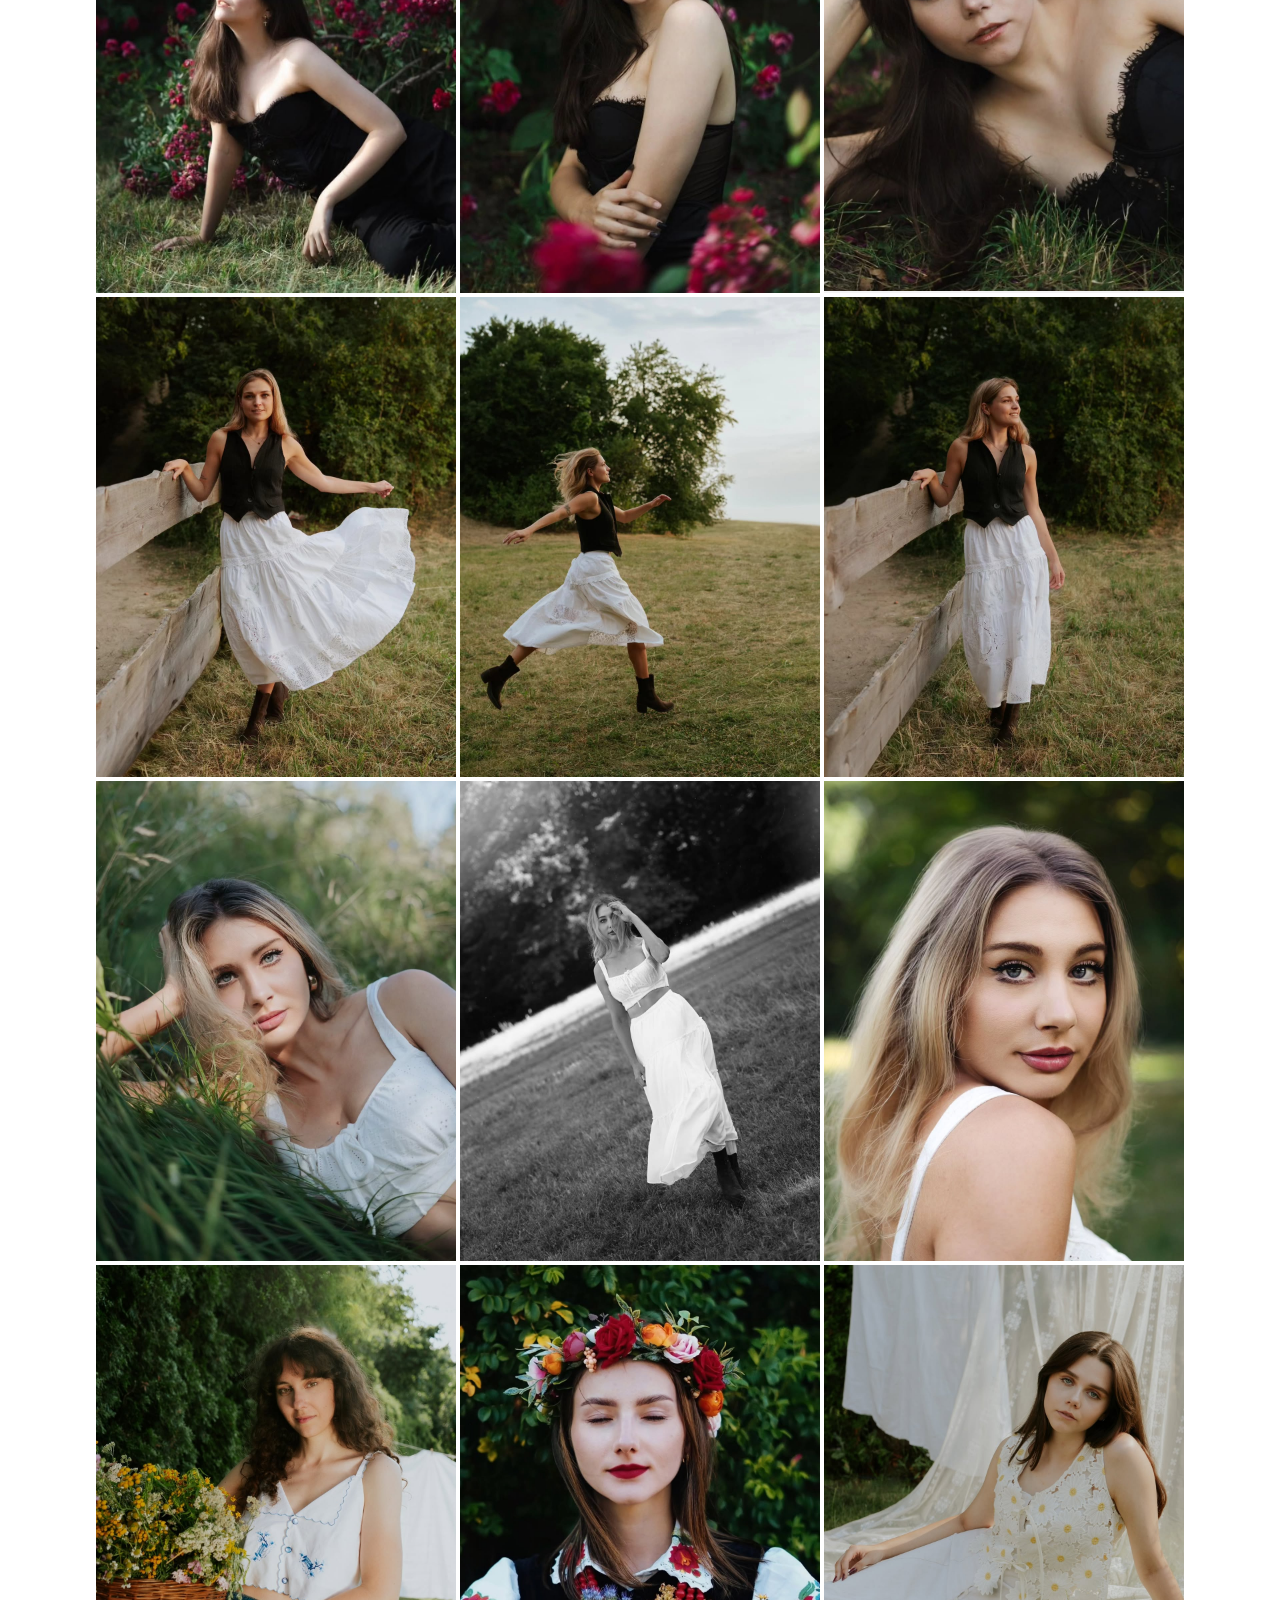
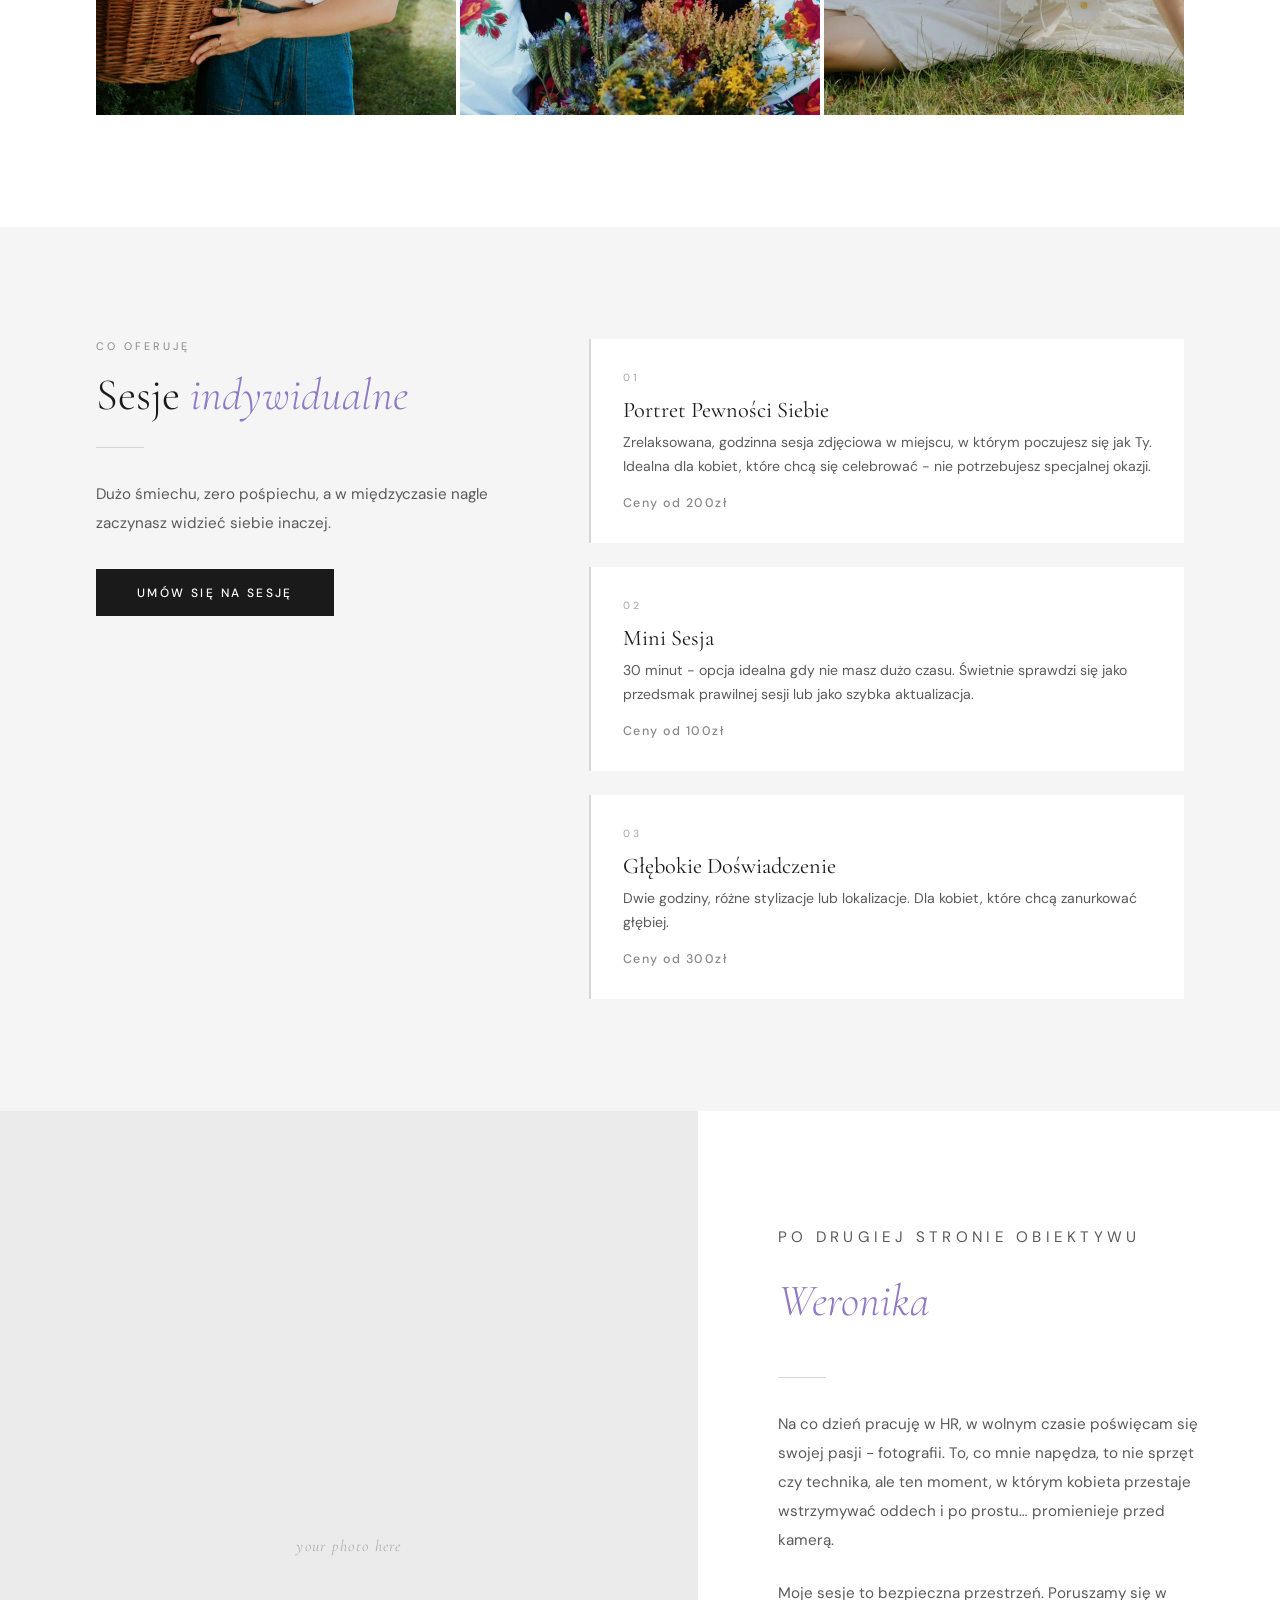
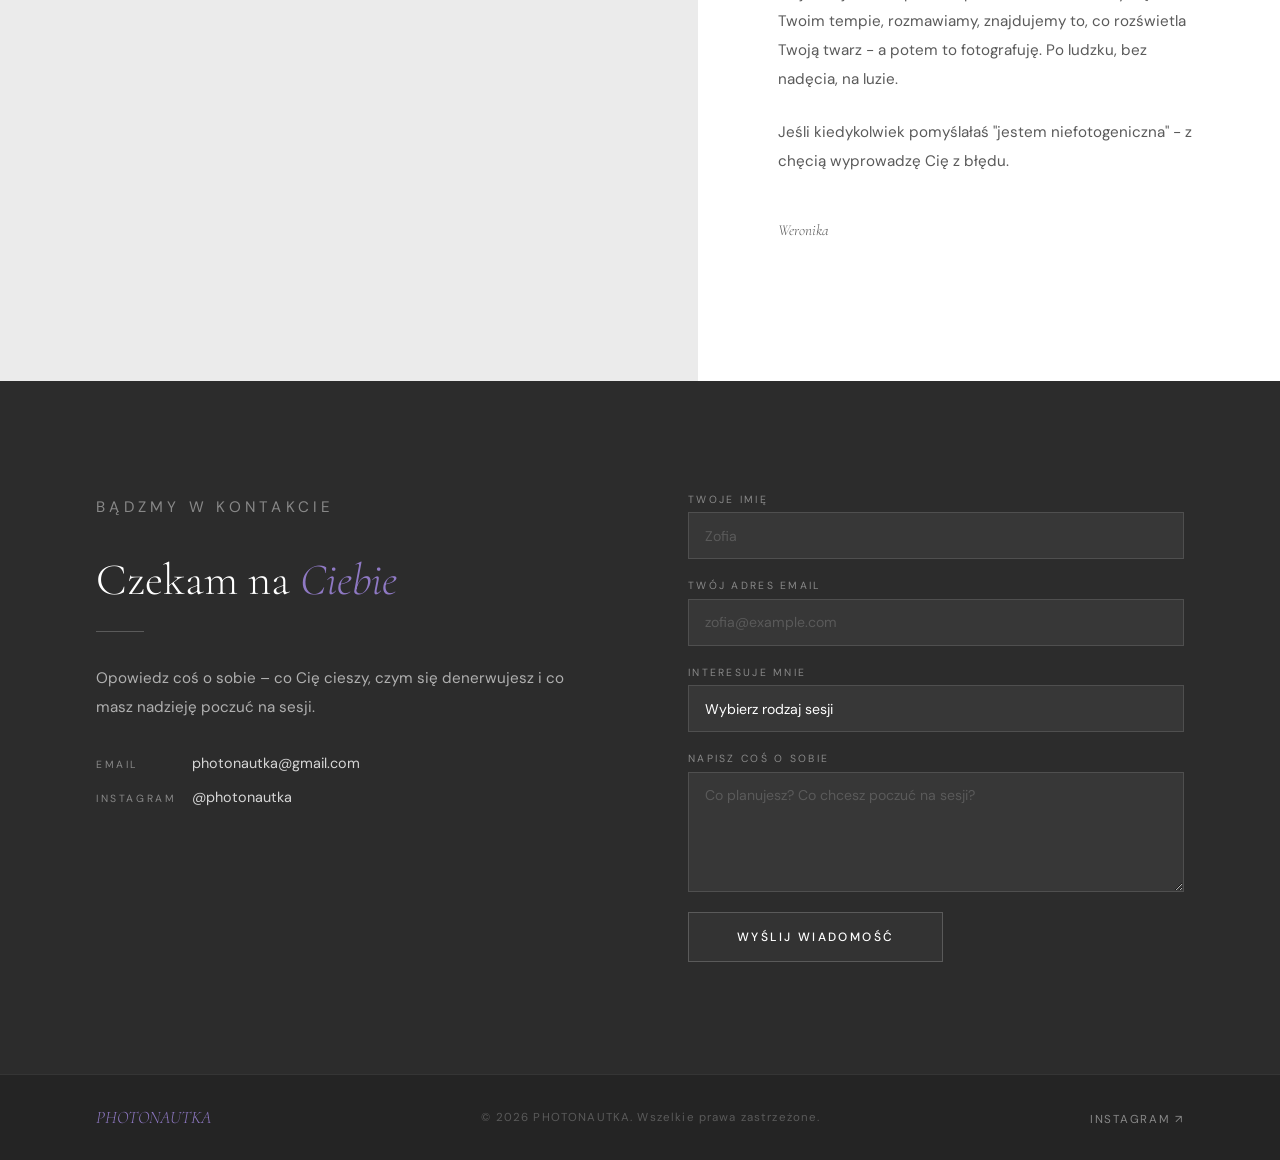
==== commit 12ebbb3d: "Update index.html" ====
--- a/index.html
+++ b/index.html
@@ -3,7 +3,7 @@
 <head>
   <meta charset="UTF-8" />
   <meta name="viewport" content="width=device-width, initial-scale=1.0" />
-  <title>PHOTONAUTKA — Fotografia Kobieca</title>
+  <title>PHOTONAUTKA - Fotografia Kobieca</title>
   <link rel="preconnect" href="https://fonts.googleapis.com" />
   <link rel="preconnect" href="https://fonts.gstatic.com" crossorigin />
   <link href="https://fonts.googleapis.com/css2?family=Cormorant+Garamond:ital,wght@0,300;0,400;0,500;1,300;1,400&family=DM+Sans:wght@300;400;500&display=swap" rel="stylesheet" />
@@ -61,67 +61,18 @@
     </div>
 
     <div class="photo-grid">
-
-      <div class="photo-grid-item reveal">
-        <img src="assets/wg16.jpg" alt="Sesja fotograficzna" />
-        <div class="photo-grid-overlay"><span>Zobacz</span></div>
-      </div>
-
-      <div class="photo-grid-item reveal">
-        <img src="assets/wg17.jpg" alt="Sesja fotograficzna" />
-        <div class="photo-grid-overlay"><span>Zobacz</span></div>
-      </div>
-
-      <div class="photo-grid-item reveal">
-        <img src="assets/wg18.jpg" alt="Sesja fotograficzna" />
-        <div class="photo-grid-overlay"><span>Zobacz</span></div>
-      </div>
-
-      <div class="photo-grid-item reveal">
-        <img src="assets/wg11.jpg" alt="Sesja fotograficzna" />
-        <div class="photo-grid-overlay"><span>Zobacz</span></div>
-      </div>
-
-      <div class="photo-grid-item reveal">
-        <img src="assets/wg12.jpg" alt="Sesja fotograficzna" />
-        <div class="photo-grid-overlay"><span>Zobacz</span></div>
-      </div>
-
-      <div class="photo-grid-item reveal">
-        <img src="assets/wg13.jpg" alt="Sesja fotograficzna" />
-        <div class="photo-grid-overlay"><span>Zobacz</span></div>
-      </div>
-
-      <div class="photo-grid-item reveal">
-        <img src="assets/wg05.jpg" alt="Sesja fotograficzna" />
-        <div class="photo-grid-overlay"><span>Zobacz</span></div>
-      </div>
-
-      <div class="photo-grid-item reveal">
-        <img src="assets/wg06.jpg" alt="Sesja fotograficzna" />
-        <div class="photo-grid-overlay"><span>Zobacz</span></div>
-      </div>
-
-      <div class="photo-grid-item reveal">
-        <img src="assets/wg04.jpg" alt="Sesja fotograficzna" />
-        <div class="photo-grid-overlay"><span>Zobacz</span></div>
-      </div>
-
-      <div class="photo-grid-item reveal">
-        <img src="assets/wg19.jpg" alt="Sesja fotograficzna" />
-        <div class="photo-grid-overlay"><span>Zobacz</span></div>
-      </div>
-
-      <div class="photo-grid-item reveal">
-        <img src="assets/wg22.jpg" alt="Sesja fotograficzna" />
-        <div class="photo-grid-overlay"><span>Zobacz</span></div>
-      </div>
-
-      <div class="photo-grid-item reveal">
-        <img src="assets/wg21.jpg" alt="Sesja fotograficzna" />
-        <div class="photo-grid-overlay"><span>Zobacz</span></div>
-      </div>
-
+      <div class="photo-grid-item reveal"><img src="assets/wg16.jpg" alt="Sesja fotograficzna" /><div class="photo-grid-overlay"><span>Zobacz</span></div></div>
+      <div class="photo-grid-item reveal"><img src="assets/wg17.jpg" alt="Sesja fotograficzna" /><div class="photo-grid-overlay"><span>Zobacz</span></div></div>
+      <div class="photo-grid-item reveal"><img src="assets/wg18.jpg" alt="Sesja fotograficzna" /><div class="photo-grid-overlay"><span>Zobacz</span></div></div>
+      <div class="photo-grid-item reveal"><img src="assets/wg11.jpg" alt="Sesja fotograficzna" /><div class="photo-grid-overlay"><span>Zobacz</span></div></div>
+      <div class="photo-grid-item reveal"><img src="assets/wg12.jpg" alt="Sesja fotograficzna" /><div class="photo-grid-overlay"><span>Zobacz</span></div></div>
+      <div class="photo-grid-item reveal"><img src="assets/wg13.jpg" alt="Sesja fotograficzna" /><div class="photo-grid-overlay"><span>Zobacz</span></div></div>
+      <div class="photo-grid-item reveal"><img src="assets/wg05.jpg" alt="Sesja fotograficzna" /><div class="photo-grid-overlay"><span>Zobacz</span></div></div>
+      <div class="photo-grid-item reveal"><img src="assets/wg06.jpg" alt="Sesja fotograficzna" /><div class="photo-grid-overlay"><span>Zobacz</span></div></div>
+      <div class="photo-grid-item reveal"><img src="assets/wg04.jpg" alt="Sesja fotograficzna" /><div class="photo-grid-overlay"><span>Zobacz</span></div></div>
+      <div class="photo-grid-item reveal"><img src="assets/wg19.jpg" alt="Sesja fotograficzna" /><div class="photo-grid-overlay"><span>Zobacz</span></div></div>
+      <div class="photo-grid-item reveal"><img src="assets/wg22.jpg" alt="Sesja fotograficzna" /><div class="photo-grid-overlay"><span>Zobacz</span></div></div>
+      <div class="photo-grid-item reveal"><img src="assets/wg21.jpg" alt="Sesja fotograficzna" /><div class="photo-grid-overlay"><span>Zobacz</span></div></div>
     </div>
   </section>
 
@@ -132,12 +83,11 @@
         <p class="section-eyebrow">Co oferuję</p>
         <h2 class="section-title">Sesje <em>indywidualne</em></h2>
         <div class="divider"></div>
-        <p style="font-size: 0.95rem; color: var(--text-muted); line-height: 1.9; margin-bottom: 2rem;">
+        <p style="font-size: 0.95rem; color: var(--grey-500); line-height: 1.9; margin-bottom: 2rem;">
           Dużo śmiechu, zero pośpiechu, a w międzyczasie nagle zaczynasz widzieć siebie inaczej.
         </p>
         <a href="#contact" class="btn-primary">Umów się na sesję</a>
       </div>
-
       <div class="services-cards">
         <div class="service-card reveal">
           <p class="service-number">01</p>
@@ -145,14 +95,12 @@
           <p class="service-desc">Zrelaksowana, godzinna sesja zdjęciowa w miejscu, w którym poczujesz się jak Ty. Idealna dla kobiet, które chcą się celebrować - nie potrzebujesz specjalnej okazji.</p>
           <p class="service-price">Ceny od 200zł</p>
         </div>
-
         <div class="service-card reveal">
           <p class="service-number">02</p>
           <h3 class="service-name">Mini Sesja</h3>
           <p class="service-desc">30 minut - opcja idealna gdy nie masz dużo czasu. Świetnie sprawdzi się jako przedsmak prawilnej sesji lub jako szybka aktualizacja.</p>
           <p class="service-price">Ceny od 100zł</p>
         </div>
-
         <div class="service-card reveal">
           <p class="service-number">03</p>
           <h3 class="service-name">Głębokie Doświadczenie</h3>
@@ -172,15 +120,9 @@
       <p class="section-eyebrow">Po drugiej stronie obiektywu</p>
       <h2 class="section-title"><em>Weronika</em></h2>
       <div class="divider"></div>
-      <p>
-        Na co dzień pracuję w HR, w wolnym czasie poświęcam się swojej pasji - fotografii. To, co mnie napędza, to nie sprzęt czy technika, ale ten moment, w którym kobieta przestaje wstrzymywać oddech i po prostu… promienieje przed kamerą.
-      </p>
-      <p>
-        Moje sesje to bezpieczna przestrzeń. Poruszamy się w Twoim tempie, rozmawiamy, znajdujemy to, co rozświetla Twoją twarz - a potem to fotografuję. Po ludzku, bez nadęcia, na luzie.
-      </p>
-      <p>
-        Jeśli kiedykolwiek pomyślałaś "jestem niefotogeniczna" - z chęcią wyprowadzę Cię z błędu.
-      </p>
+      <p>Na co dzień pracuję w HR, w wolnym czasie poświęcam się swojej pasji - fotografii. To, co mnie napędza, to nie sprzęt czy technika, ale ten moment, w którym kobieta przestaje wstrzymywać oddech i po prostu… promienieje przed kamerą.</p>
+      <p>Moje sesje to bezpieczna przestrzeń. Poruszamy się w Twoim tempie, rozmawiamy, znajdujemy to, co rozświetla Twoją twarz - a potem to fotografuję. Po ludzku, bez nadęcia, na luzie.</p>
+      <p>Jeśli kiedykolwiek pomyślałaś "jestem niefotogeniczna" - z chęcią wyprowadzę Cię z błędu.</p>
       <p class="about-signature">Weronika</p>
     </div>
   </section>
@@ -192,9 +134,7 @@
         <p class="section-eyebrow">Bądzmy w kontakcie</p>
         <h2 class="section-title">Czekam na <em>Ciebie</em></h2>
         <div class="divider"></div>
-        <p>
-          Opowiedz coś o sobie – co Cię cieszy, czym się denerwujesz i co masz nadzieję poczuć na sesji.
-        </p>
+        <p>Opowiedz coś o sobie – co Cię cieszy, czym się denerwujesz i co masz nadzieję poczuć na sesji.</p>
         <div class="contact-detail">
           <span class="contact-detail-label">Email</span>
           <span class="contact-detail-value">photonautka@gmail.com</span>
@@ -203,10 +143,7 @@
           <span class="contact-detail-label">Instagram</span>
           <span class="contact-detail-value">@photonautka</span>
         </div>
-  
-      </div>
-
-      <!-- Simple mailto form — opens user's email client with pre-filled fields -->
+      </div>
       <form class="contact-form reveal" id="contact-form">
         <div class="form-group">
           <label for="name">Twoje imię</label>
@@ -251,59 +188,27 @@
   </div>
 
   <script>
-    // Scroll reveal
     const reveals = document.querySelectorAll('.reveal');
     const observer = new IntersectionObserver((entries) => {
-      entries.forEach(e => {
-        if (e.isIntersecting) {
-          e.target.classList.add('visible');
-          observer.unobserve(e.target);
-        }
-      });
+      entries.forEach(e => { if (e.isIntersecting) { e.target.classList.add('visible'); observer.unobserve(e.target); } });
     }, { threshold: 0.1 });
     reveals.forEach(el => observer.observe(el));
-
-    // Stagger grid items
-    document.querySelectorAll('.photo-grid-item.reveal').forEach((el, i) => {
-      el.style.transitionDelay = (i * 0.06) + 's';
-    });
-
-    // Lightbox
+    document.querySelectorAll('.photo-grid-item.reveal').forEach((el, i) => { el.style.transitionDelay = (i * 0.06) + 's'; });
     const lightbox = document.getElementById('lightbox');
     const lightboxImg = document.getElementById('lightbox-img');
     document.querySelectorAll('.photo-grid-item').forEach(item => {
-      item.addEventListener('click', () => {
-        const img = item.querySelector('img');
-        if (img) {
-          lightboxImg.src = img.src;
-          lightboxImg.alt = img.alt;
-          lightbox.classList.add('active');
-        }
-      });
+      item.addEventListener('click', () => { const img = item.querySelector('img'); if (img) { lightboxImg.src = img.src; lightboxImg.alt = img.alt; lightbox.classList.add('active'); } });
     });
-    document.getElementById('lightbox-close').addEventListener('click', () => {
-      lightbox.classList.remove('active');
-    });
-    lightbox.addEventListener('click', e => {
-      if (e.target === lightbox) lightbox.classList.remove('active');
-    });
-
-    // Contact form → mailto
+    document.getElementById('lightbox-close').addEventListener('click', () => { lightbox.classList.remove('active'); });
+    lightbox.addEventListener('click', e => { if (e.target === lightbox) lightbox.classList.remove('active'); });
     document.getElementById('contact-form').addEventListener('submit', function(e) {
       e.preventDefault();
-      const name    = document.getElementById('name').value;
-      const email   = document.getElementById('email').value;
+      const name = document.getElementById('name').value;
+      const email = document.getElementById('email').value;
       const session = document.getElementById('session').value;
       const message = document.getElementById('message').value;
-
       const subject = encodeURIComponent('Zapytanie o sesję – ' + (session || 'ogólne'));
-      const body    = encodeURIComponent(
-        'Imię: ' + name + '\n' +
-        'Email: ' + email + '\n' +
-        'Rodzaj sesji: ' + (session || 'nie wybrano') + '\n\n' +
-        message
-      );
-
+      const body = encodeURIComponent('Imię: ' + name + '\nEmail: ' + email + '\nRodzaj sesji: ' + (session || 'nie wybrano') + '\n\n' + message);
       window.location.href = 'mailto:photonautka@gmail.com?subject=' + subject + '&body=' + body;
     });
   </script>
